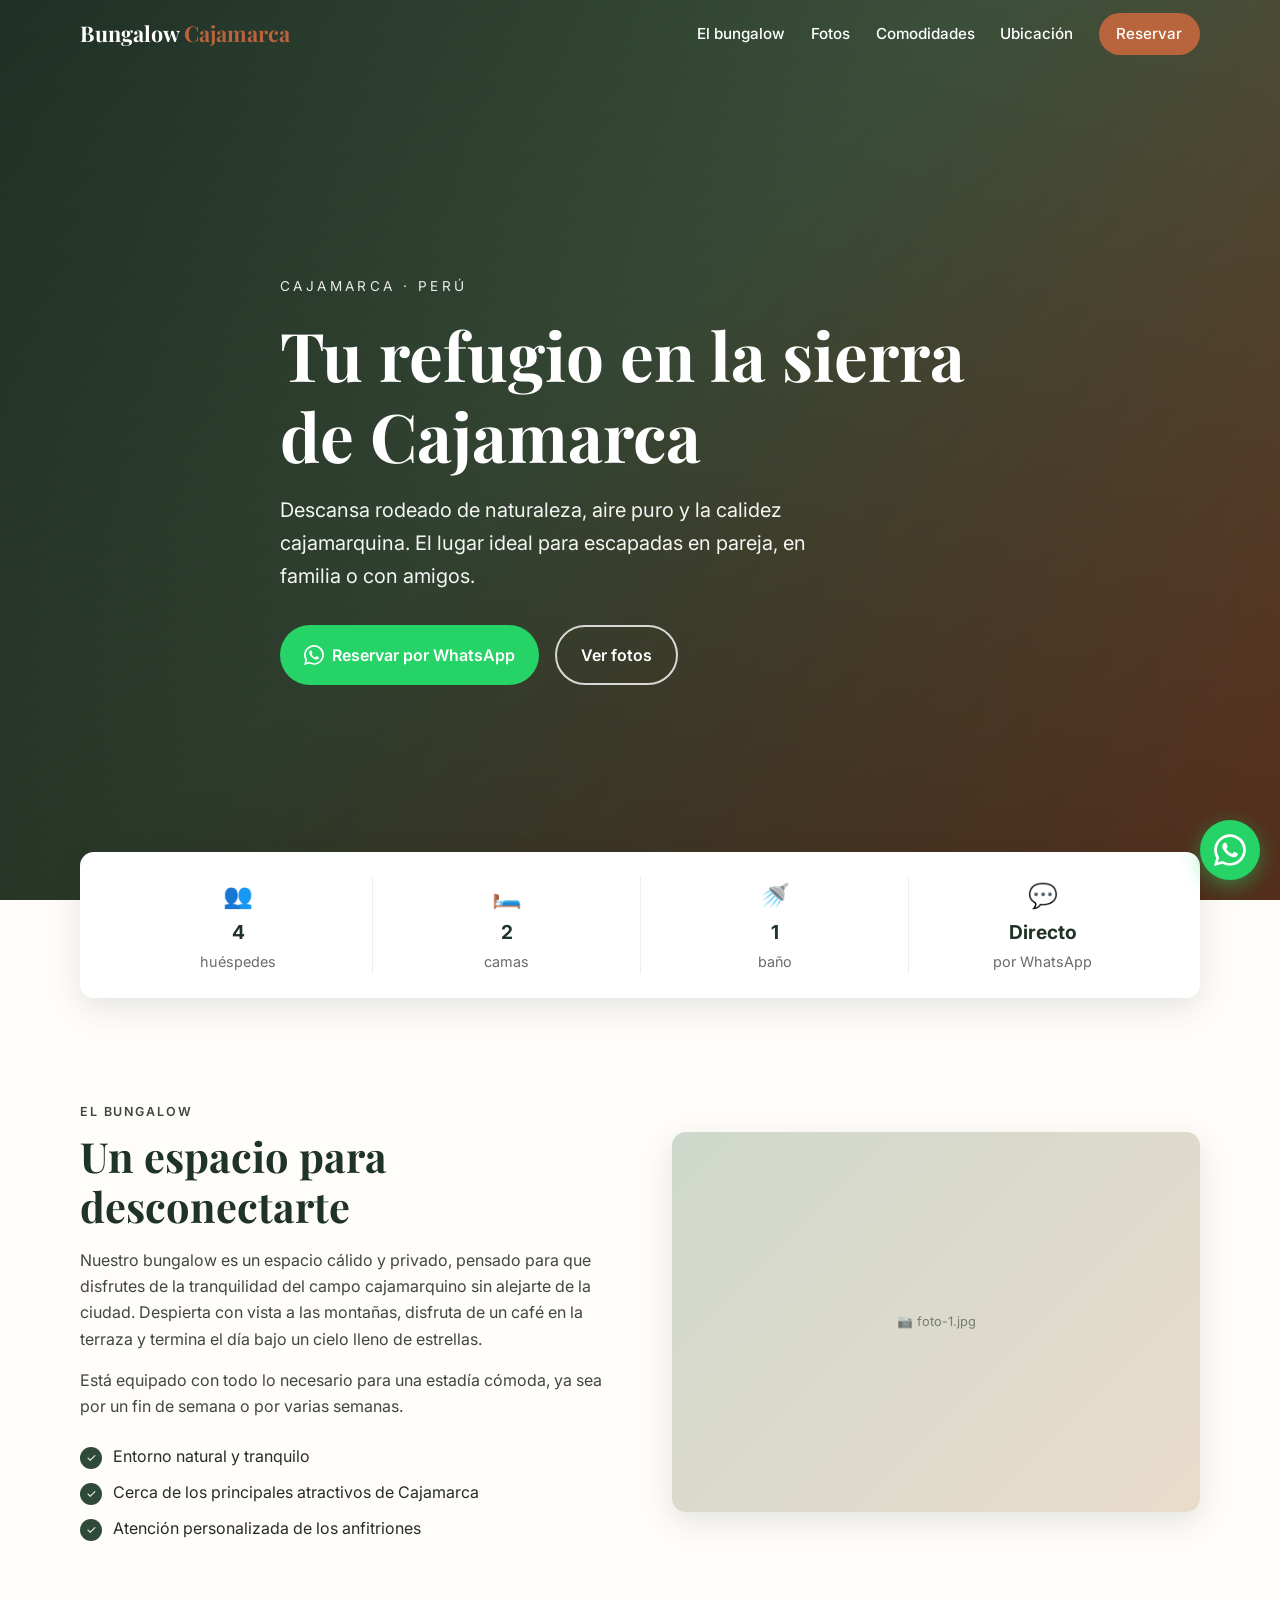
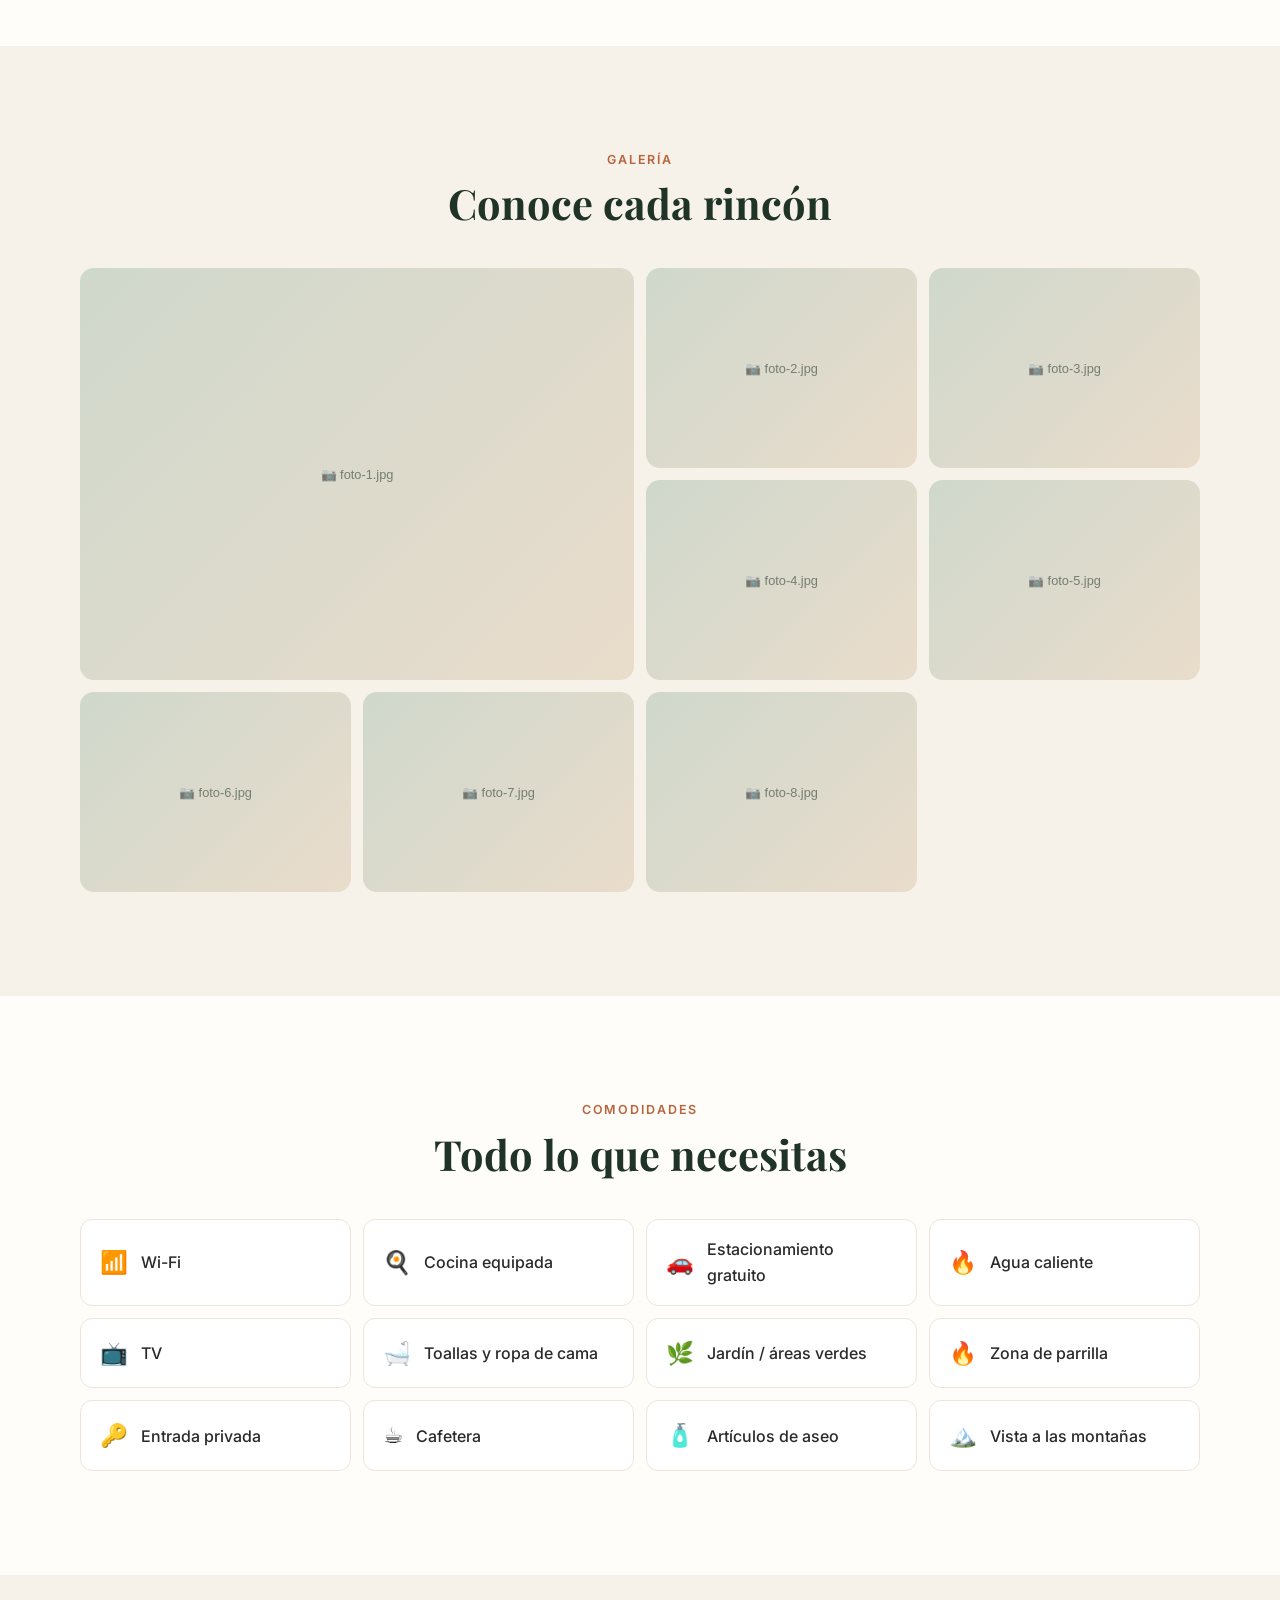
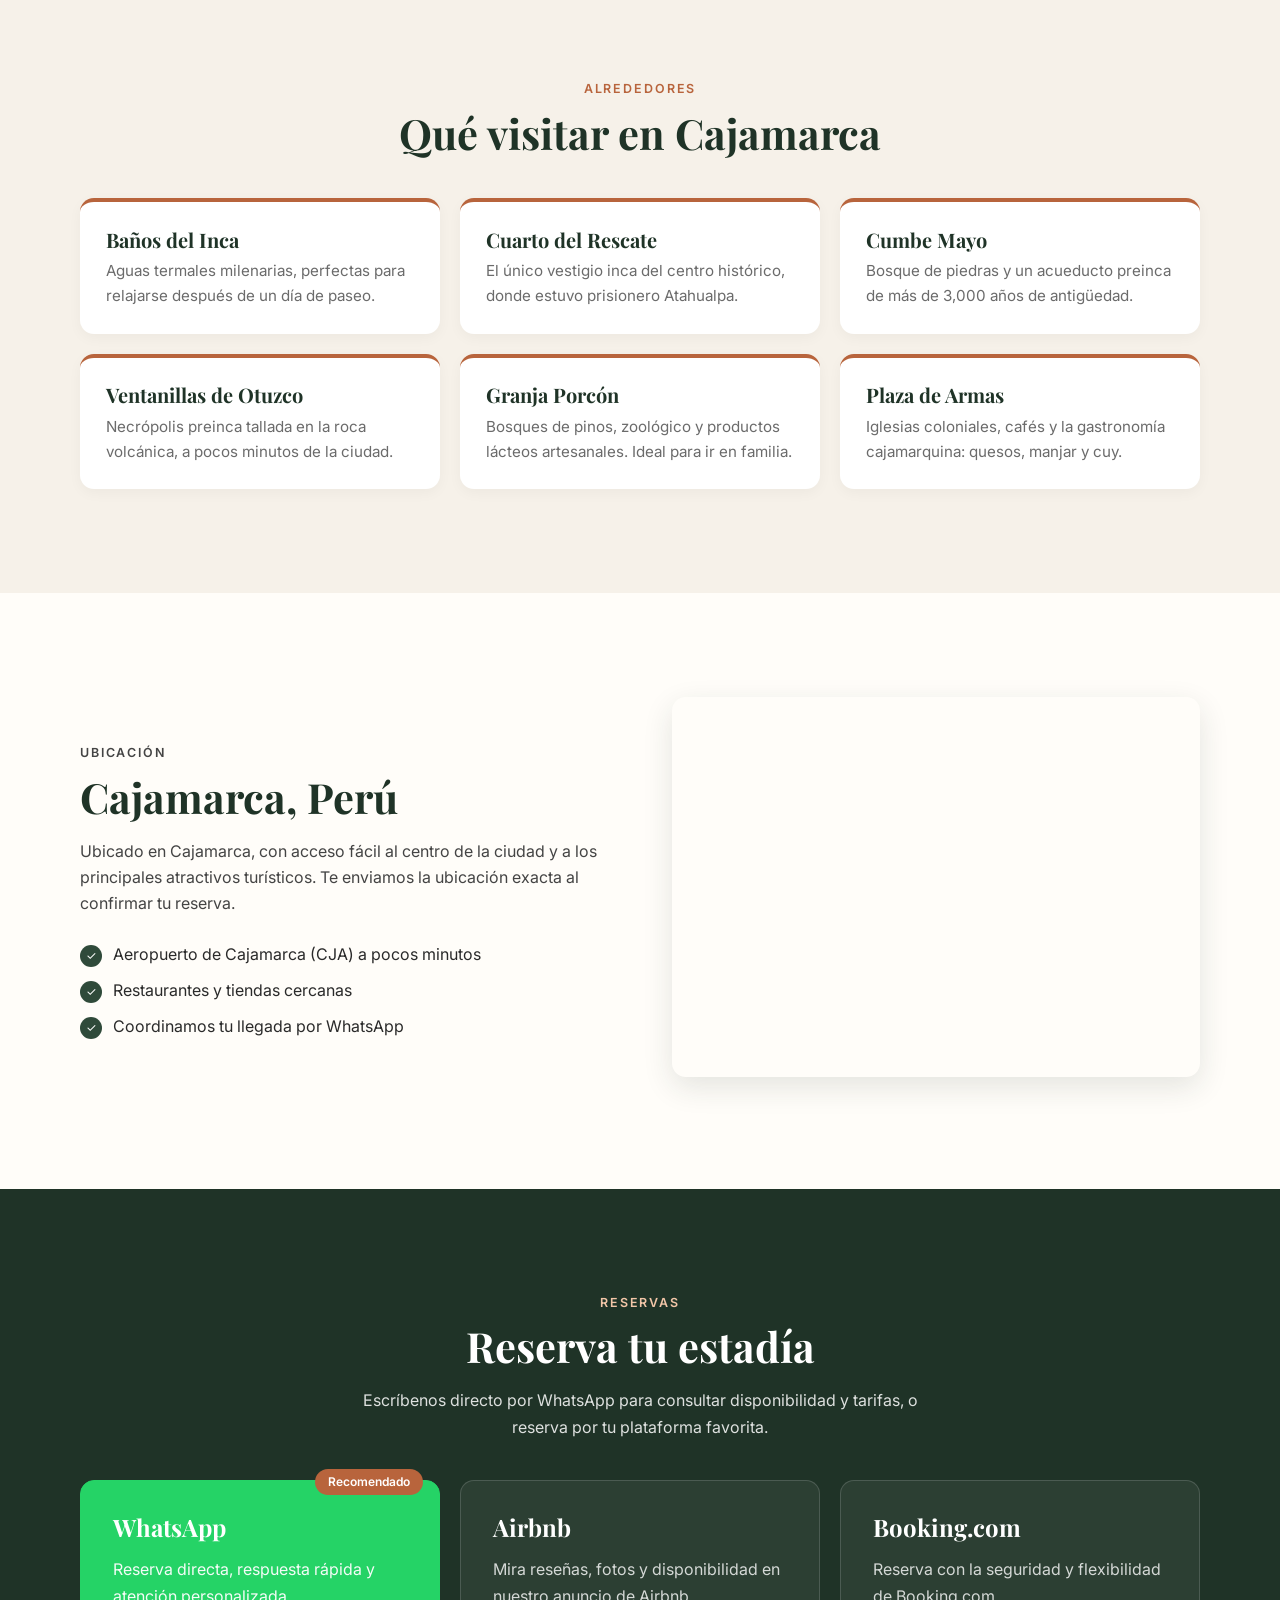
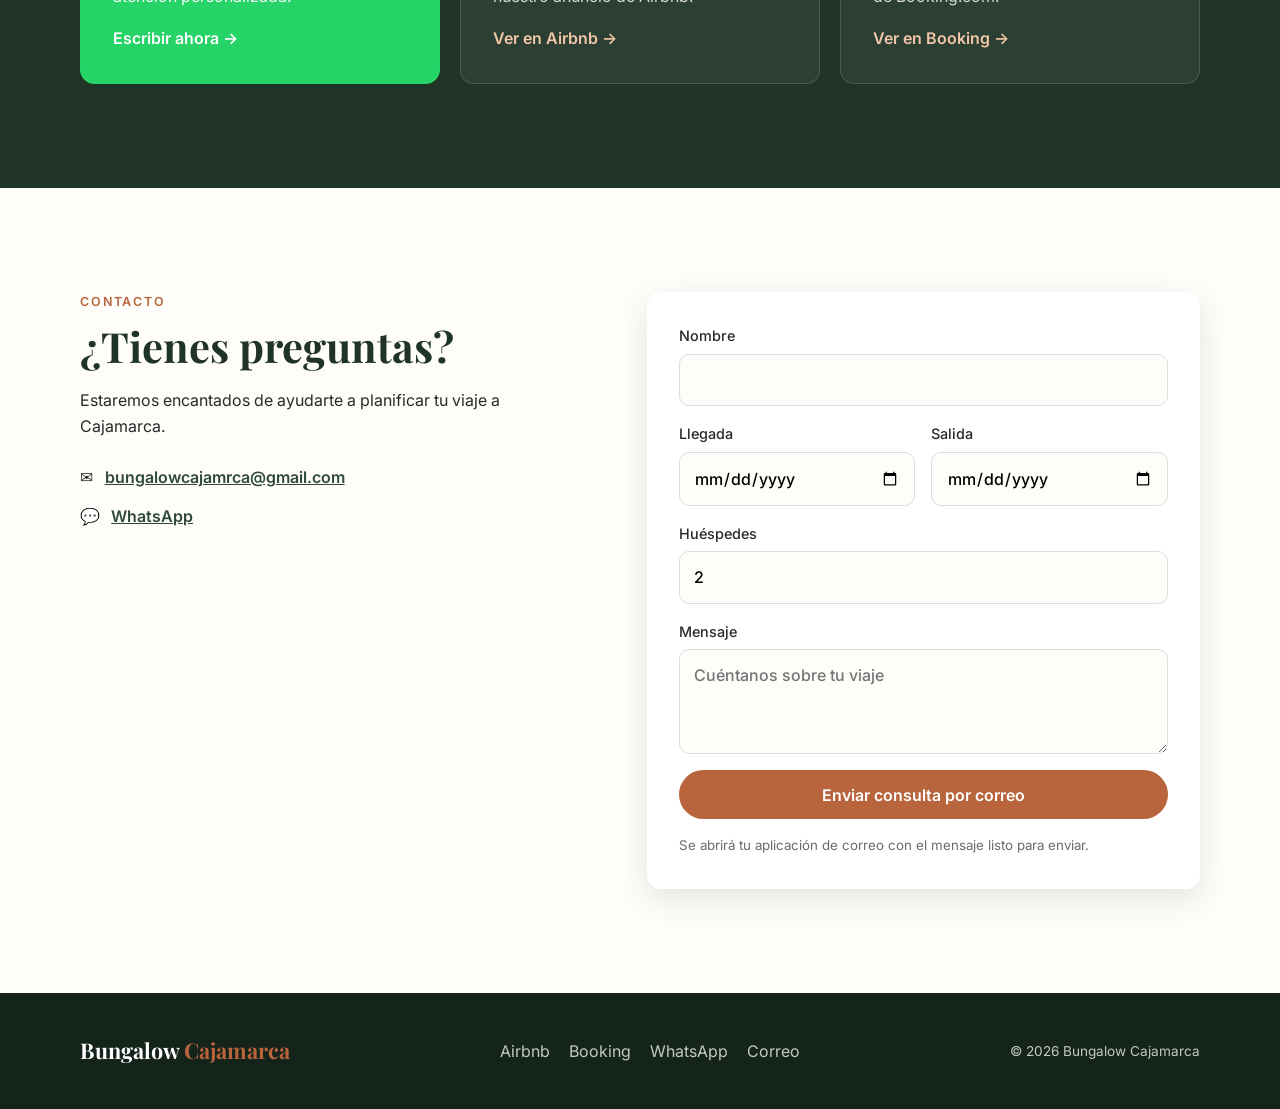
==== index.html @ 9764d48a "Crear web del Bungalow Cajamarca Página de una sola vista con portada, galería, comodidades, atracti" ====
<!DOCTYPE html>
<html lang="es">
<head>
  <meta charset="UTF-8" />
  <meta name="viewport" content="width=device-width, initial-scale=1.0" />
  <title>Bungalow Cajamarca | Hospedaje en Cajamarca, Perú</title>
  <meta name="description" content="Bungalow en Cajamarca, Perú. Un refugio acogedor para descansar cerca de los Baños del Inca, Cumbe Mayo y el centro histórico. Reserva por WhatsApp, Airbnb o Booking." />
  <meta name="keywords" content="bungalow Cajamarca, hospedaje Cajamarca, alojamiento Cajamarca, Baños del Inca, casa de campo Cajamarca, Airbnb Cajamarca" />
  <meta name="theme-color" content="#2f4a3a" />

  <!-- Open Graph (vista previa al compartir en WhatsApp / Facebook) -->
  <meta property="og:type" content="website" />
  <meta property="og:title" content="Bungalow Cajamarca" />
  <meta property="og:description" content="Tu refugio en la sierra de Cajamarca. Reserva directo por WhatsApp." />
  <meta property="og:image" content="images/portada.jpg" />
  <meta property="og:locale" content="es_PE" />

  <link rel="icon" href="data:image/svg+xml,<svg xmlns='http://www.w3.org/2000/svg' viewBox='0 0 100 100'><text y='.9em' font-size='90'>🏡</text></svg>" />
  <link rel="preconnect" href="https://fonts.googleapis.com" />
  <link rel="preconnect" href="https://fonts.gstatic.com" crossorigin />
  <link href="https://fonts.googleapis.com/css2?family=Playfair+Display:wght@500;700&family=Inter:wght@400;500;600&display=swap" rel="stylesheet" />
  <link rel="stylesheet" href="css/styles.css" />

  <!-- Datos estructurados para Google -->
  <script type="application/ld+json">
  {
    "@context": "https://schema.org",
    "@type": "LodgingBusiness",
    "name": "Bungalow Cajamarca",
    "description": "Bungalow para vacaciones en Cajamarca, Perú.",
    "email": "bungalowcajamrca@gmail.com",
    "address": { "@type": "PostalAddress", "addressLocality": "Cajamarca", "addressCountry": "PE" },
    "image": "images/portada.jpg",
    "sameAs": [
      "https://www.airbnb.cl/rooms/1586560293277584547",
      "https://www.booking.com/Share-51Z6vq"
    ]
  }
  </script>
</head>
<body>

  <!-- ===== NAVEGACIÓN ===== -->
  <header class="nav" id="nav">
    <div class="container nav__inner">
      <a href="#inicio" class="nav__logo">Bungalow<span>Cajamarca</span></a>
      <button class="nav__toggle" id="navToggle" aria-label="Abrir menú" aria-expanded="false">
        <span></span><span></span><span></span>
      </button>
      <nav class="nav__links" id="navLinks">
        <a href="#nosotros">El bungalow</a>
        <a href="#galeria">Fotos</a>
        <a href="#comodidades">Comodidades</a>
        <a href="#ubicacion">Ubicación</a>
        <a href="#reservar" class="btn btn--small">Reservar</a>
      </nav>
    </div>
  </header>

  <!-- ===== PORTADA ===== -->
  <section class="hero" id="inicio">
    <div class="hero__overlay"></div>
    <div class="container hero__content">
      <p class="hero__eyebrow">Cajamarca · Perú</p>
      <h1>Tu refugio en la sierra de Cajamarca</h1>
      <p class="hero__lead">Descansa rodeado de naturaleza, aire puro y la calidez cajamarquina. El lugar ideal para escapadas en pareja, en familia o con amigos.</p>
      <div class="hero__actions">
        <a href="https://wa.link/zfmrv6" target="_blank" rel="noopener" class="btn btn--whatsapp">
          <svg viewBox="0 0 24 24" aria-hidden="true"><path d="M17.5 14.4c-.3-.1-1.7-.8-2-.9-.3-.1-.5-.1-.7.1-.2.3-.8.9-.9 1.1-.2.2-.3.2-.6.1-.3-.1-1.2-.5-2.3-1.4-.9-.8-1.4-1.7-1.6-2-.2-.3 0-.5.1-.6l.4-.5c.1-.2.2-.3.3-.5.1-.2 0-.4 0-.5l-.9-2.2c-.2-.6-.5-.5-.7-.5h-.6c-.2 0-.5.1-.8.4-.3.3-1 1-1 2.4s1 2.8 1.2 3c.1.2 2 3.1 4.9 4.3.7.3 1.2.5 1.6.6.7.2 1.3.2 1.8.1.6-.1 1.7-.7 1.9-1.4.2-.7.2-1.2.2-1.4-.1-.1-.3-.2-.6-.3zM12 21.8c-1.8 0-3.5-.5-5-1.4l-.4-.2-3.7 1 1-3.6-.2-.4C2.7 15.6 2.2 13.8 2.2 12 2.2 6.6 6.6 2.2 12 2.2c2.6 0 5.1 1 6.9 2.9 1.8 1.8 2.9 4.3 2.9 6.9 0 5.4-4.4 9.8-9.8 9.8zm8.4-18.2C18.1 1.3 15.2.1 12 .1 5.5.1.1 5.5.1 12c0 2.1.5 4.1 1.6 5.9L0 24l6.3-1.7c1.7.9 3.7 1.4 5.7 1.4 6.6 0 11.9-5.3 11.9-11.9 0-3.2-1.2-6.2-3.5-8.4z"/></svg>
          Reservar por WhatsApp
        </a>
        <a href="#galeria" class="btn btn--ghost">Ver fotos</a>
      </div>
    </div>
  </section>

  <!-- ===== DATOS RÁPIDOS ===== -->
  <!-- EDITA: ajusta huéspedes, habitaciones, camas y baños según tu anuncio -->
  <section class="facts">
    <div class="container facts__grid">
      <div class="fact"><span class="fact__icon">👥</span><strong>4</strong><span>huéspedes</span></div>
      <div class="fact"><span class="fact__icon">🛏️</span><strong>2</strong><span>camas</span></div>
      <div class="fact"><span class="fact__icon">🚿</span><strong>1</strong><span>baño</span></div>
      <div class="fact"><span class="fact__icon">💬</span><strong>Directo</strong><span>por WhatsApp</span></div>
    </div>
  </section>

  <!-- ===== SOBRE EL BUNGALOW ===== -->
  <section class="section" id="nosotros">
    <div class="container split">
      <div class="split__text">
        <p class="eyebrow">El bungalow</p>
        <h2>Un espacio para desconectarte</h2>
        <!-- EDITA: reemplaza este texto con la descripción de tu anuncio -->
        <p>Nuestro bungalow es un espacio cálido y privado, pensado para que disfrutes de la tranquilidad del campo cajamarquino sin alejarte de la ciudad. Despierta con vista a las montañas, disfruta de un café en la terraza y termina el día bajo un cielo lleno de estrellas.</p>
        <p>Está equipado con todo lo necesario para una estadía cómoda, ya sea por un fin de semana o por varias semanas.</p>
        <ul class="checklist">
          <li>Entorno natural y tranquilo</li>
          <li>Cerca de los principales atractivos de Cajamarca</li>
          <li>Atención personalizada de los anfitriones</li>
        </ul>
      </div>
      <div class="split__media">
        <div class="photo" style="background-image: url('images/foto-1.jpg')" data-label="foto-1.jpg"></div>
      </div>
    </div>
  </section>

  <!-- ===== GALERÍA ===== -->
  <!-- EDITA: sube tus fotos a la carpeta /images con estos nombres (foto-1.jpg ... foto-8.jpg) -->
  <section class="section section--alt" id="galeria">
    <div class="container">
      <p class="eyebrow center">Galería</p>
      <h2 class="center">Conoce cada rincón</h2>
      <div class="gallery" id="gallery">
        <button class="photo gallery__item gallery__item--big" style="background-image: url('images/foto-1.jpg')" data-src="images/foto-1.jpg" data-label="foto-1.jpg" aria-label="Ver foto 1"></button>
        <button class="photo gallery__item" style="background-image: url('images/foto-2.jpg')" data-src="images/foto-2.jpg" data-label="foto-2.jpg" aria-label="Ver foto 2"></button>
        <button class="photo gallery__item" style="background-image: url('images/foto-3.jpg')" data-src="images/foto-3.jpg" data-label="foto-3.jpg" aria-label="Ver foto 3"></button>
        <button class="photo gallery__item" style="background-image: url('images/foto-4.jpg')" data-src="images/foto-4.jpg" data-label="foto-4.jpg" aria-label="Ver foto 4"></button>
        <button class="photo gallery__item" style="background-image: url('images/foto-5.jpg')" data-src="images/foto-5.jpg" data-label="foto-5.jpg" aria-label="Ver foto 5"></button>
        <button class="photo gallery__item" style="background-image: url('images/foto-6.jpg')" data-src="images/foto-6.jpg" data-label="foto-6.jpg" aria-label="Ver foto 6"></button>
        <button class="photo gallery__item" style="background-image: url('images/foto-7.jpg')" data-src="images/foto-7.jpg" data-label="foto-7.jpg" aria-label="Ver foto 7"></button>
        <button class="photo gallery__item" style="background-image: url('images/foto-8.jpg')" data-src="images/foto-8.jpg" data-label="foto-8.jpg" aria-label="Ver foto 8"></button>
      </div>
    </div>
  </section>

  <!-- ===== COMODIDADES ===== -->
  <!-- EDITA: deja solo las comodidades que realmente ofreces -->
  <section class="section" id="comodidades">
    <div class="container">
      <p class="eyebrow center">Comodidades</p>
      <h2 class="center">Todo lo que necesitas</h2>
      <div class="amenities">
        <div class="amenity"><span>📶</span>Wi-Fi</div>
        <div class="amenity"><span>🍳</span>Cocina equipada</div>
        <div class="amenity"><span>🚗</span>Estacionamiento gratuito</div>
        <div class="amenity"><span>🔥</span>Agua caliente</div>
        <div class="amenity"><span>📺</span>TV</div>
        <div class="amenity"><span>🛁</span>Toallas y ropa de cama</div>
        <div class="amenity"><span>🌿</span>Jardín / áreas verdes</div>
        <div class="amenity"><span>🔥</span>Zona de parrilla</div>
        <div class="amenity"><span>🔑</span>Entrada privada</div>
        <div class="amenity"><span>☕</span>Cafetera</div>
        <div class="amenity"><span>🧴</span>Artículos de aseo</div>
        <div class="amenity"><span>🏔️</span>Vista a las montañas</div>
      </div>
    </div>
  </section>

  <!-- ===== QUÉ HACER EN CAJAMARCA ===== -->
  <section class="section section--alt">
    <div class="container">
      <p class="eyebrow center">Alrededores</p>
      <h2 class="center">Qué visitar en Cajamarca</h2>
      <div class="cards">
        <article class="card">
          <h3>Baños del Inca</h3>
          <p>Aguas termales milenarias, perfectas para relajarse después de un día de paseo.</p>
        </article>
        <article class="card">
          <h3>Cuarto del Rescate</h3>
          <p>El único vestigio inca del centro histórico, donde estuvo prisionero Atahualpa.</p>
        </article>
        <article class="card">
          <h3>Cumbe Mayo</h3>
          <p>Bosque de piedras y un acueducto preinca de más de 3,000 años de antigüedad.</p>
        </article>
        <article class="card">
          <h3>Ventanillas de Otuzco</h3>
          <p>Necrópolis preinca tallada en la roca volcánica, a pocos minutos de la ciudad.</p>
        </article>
        <article class="card">
          <h3>Granja Porcón</h3>
          <p>Bosques de pinos, zoológico y productos lácteos artesanales. Ideal para ir en familia.</p>
        </article>
        <article class="card">
          <h3>Plaza de Armas</h3>
          <p>Iglesias coloniales, cafés y la gastronomía cajamarquina: quesos, manjar y cuy.</p>
        </article>
      </div>
    </div>
  </section>

  <!-- ===== UBICACIÓN ===== -->
  <section class="section" id="ubicacion">
    <div class="container split">
      <div class="split__text">
        <p class="eyebrow">Ubicación</p>
        <h2>Cajamarca, Perú</h2>
        <!-- EDITA: agrega la zona o referencia de tu bungalow -->
        <p>Ubicado en Cajamarca, con acceso fácil al centro de la ciudad y a los principales atractivos turísticos. Te enviamos la ubicación exacta al confirmar tu reserva.</p>
        <ul class="checklist">
          <li>Aeropuerto de Cajamarca (CJA) a pocos minutos</li>
          <li>Restaurantes y tiendas cercanas</li>
          <li>Coordinamos tu llegada por WhatsApp</li>
        </ul>
      </div>
      <div class="split__media">
        <!-- EDITA: cambia "Cajamarca, Peru" por tu dirección o coordenadas para mostrar el punto exacto -->
        <iframe class="map" title="Mapa de Cajamarca" loading="lazy" referrerpolicy="no-referrer-when-downgrade"
          src="https://www.google.com/maps?q=Cajamarca,+Peru&z=13&output=embed"></iframe>
      </div>
    </div>
  </section>

  <!-- ===== RESERVAR ===== -->
  <section class="section book" id="reservar">
    <div class="container">
      <p class="eyebrow center light">Reservas</p>
      <h2 class="center">Reserva tu estadía</h2>
      <p class="center book__lead">Escríbenos directo por WhatsApp para consultar disponibilidad y tarifas, o reserva por tu plataforma favorita.</p>
      <div class="book__grid">
        <a href="https://wa.link/zfmrv6" target="_blank" rel="noopener" class="book__card book__card--featured">
          <span class="book__badge">Recomendado</span>
          <h3>WhatsApp</h3>
          <p>Reserva directa, respuesta rápida y atención personalizada.</p>
          <span class="book__cta">Escribir ahora →</span>
        </a>
        <a href="https://www.airbnb.cl/rooms/1586560293277584547" target="_blank" rel="noopener" class="book__card">
          <h3>Airbnb</h3>
          <p>Mira reseñas, fotos y disponibilidad en nuestro anuncio de Airbnb.</p>
          <span class="book__cta">Ver en Airbnb →</span>
        </a>
        <a href="https://www.booking.com/Share-51Z6vq" target="_blank" rel="noopener" class="book__card">
          <h3>Booking.com</h3>
          <p>Reserva con la seguridad y flexibilidad de Booking.com.</p>
          <span class="book__cta">Ver en Booking →</span>
        </a>
      </div>
    </div>
  </section>

  <!-- ===== CONTACTO ===== -->
  <section class="section" id="contacto">
    <div class="container contact">
      <div>
        <p class="eyebrow">Contacto</p>
        <h2>¿Tienes preguntas?</h2>
        <p>Estaremos encantados de ayudarte a planificar tu viaje a Cajamarca.</p>
        <ul class="contact__list">
          <li><span>✉️</span><a href="mailto:bungalowcajamrca@gmail.com">bungalowcajamrca@gmail.com</a></li>
          <li><span>💬</span><a href="https://wa.link/zfmrv6" target="_blank" rel="noopener">WhatsApp</a></li>
        </ul>
      </div>
      <form class="form" id="contactForm">
        <label>Nombre<input type="text" name="nombre" required /></label>
        <div class="form__row">
          <label>Llegada<input type="date" name="llegada" /></label>
          <label>Salida<input type="date" name="salida" /></label>
        </div>
        <label>Huéspedes<input type="number" name="huespedes" min="1" max="10" value="2" /></label>
        <label>Mensaje<textarea name="mensaje" rows="3" placeholder="Cuéntanos sobre tu viaje"></textarea></label>
        <button type="submit" class="btn">Enviar consulta por correo</button>
        <small>Se abrirá tu aplicación de correo con el mensaje listo para enviar.</small>
      </form>
    </div>
  </section>

  <!-- ===== PIE ===== -->
  <footer class="footer">
    <div class="container footer__inner">
      <p class="nav__logo">Bungalow<span>Cajamarca</span></p>
      <div class="footer__links">
        <a href="https://www.airbnb.cl/rooms/1586560293277584547" target="_blank" rel="noopener">Airbnb</a>
        <a href="https://www.booking.com/Share-51Z6vq" target="_blank" rel="noopener">Booking</a>
        <a href="https://wa.link/zfmrv6" target="_blank" rel="noopener">WhatsApp</a>
        <a href="mailto:bungalowcajamrca@gmail.com">Correo</a>
      </div>
      <p class="footer__copy">© <span id="year"></span> Bungalow Cajamarca</p>
    </div>
  </footer>

  <!-- Botón flotante de WhatsApp -->
  <a href="https://wa.link/zfmrv6" target="_blank" rel="noopener" class="wa-float" aria-label="Escríbenos por WhatsApp">
    <svg viewBox="0 0 24 24" aria-hidden="true"><path d="M17.5 14.4c-.3-.1-1.7-.8-2-.9-.3-.1-.5-.1-.7.1-.2.3-.8.9-.9 1.1-.2.2-.3.2-.6.1-.3-.1-1.2-.5-2.3-1.4-.9-.8-1.4-1.7-1.6-2-.2-.3 0-.5.1-.6l.4-.5c.1-.2.2-.3.3-.5.1-.2 0-.4 0-.5l-.9-2.2c-.2-.6-.5-.5-.7-.5h-.6c-.2 0-.5.1-.8.4-.3.3-1 1-1 2.4s1 2.8 1.2 3c.1.2 2 3.1 4.9 4.3.7.3 1.2.5 1.6.6.7.2 1.3.2 1.8.1.6-.1 1.7-.7 1.9-1.4.2-.7.2-1.2.2-1.4-.1-.1-.3-.2-.6-.3zM12 21.8c-1.8 0-3.5-.5-5-1.4l-.4-.2-3.7 1 1-3.6-.2-.4C2.7 15.6 2.2 13.8 2.2 12 2.2 6.6 6.6 2.2 12 2.2c2.6 0 5.1 1 6.9 2.9 1.8 1.8 2.9 4.3 2.9 6.9 0 5.4-4.4 9.8-9.8 9.8zm8.4-18.2C18.1 1.3 15.2.1 12 .1 5.5.1.1 5.5.1 12c0 2.1.5 4.1 1.6 5.9L0 24l6.3-1.7c1.7.9 3.7 1.4 5.7 1.4 6.6 0 11.9-5.3 11.9-11.9 0-3.2-1.2-6.2-3.5-8.4z"/></svg>
  </a>

  <!-- Visor de fotos -->
  <div class="lightbox" id="lightbox" hidden>
    <button class="lightbox__close" id="lbClose" aria-label="Cerrar">×</button>
    <button class="lightbox__nav lightbox__prev" id="lbPrev" aria-label="Anterior">‹</button>
    <img id="lbImg" alt="Foto del bungalow" />
    <button class="lightbox__nav lightbox__next" id="lbNext" aria-label="Siguiente">›</button>
  </div>

  <script src="js/main.js"></script>
</body>
</html>
---- css/styles.css ----
/* ===== Colores y tipografía (cámbialos aquí) ===== */
:root {
  --green: #2f4a3a;
  --green-dark: #1f3327;
  --terracotta: #b8643c;
  --sand: #f6f1e9;
  --cream: #fffdf9;
  --text: #2a2a2a;
  --muted: #6b6b6b;
  --whatsapp: #25d366;
  --radius: 14px;
  --shadow: 0 10px 30px rgba(31, 51, 39, .12);
  --font-title: "Playfair Display", Georgia, serif;
  --font-body: "Inter", system-ui, sans-serif;
}

* { box-sizing: border-box; margin: 0; padding: 0; }
html { scroll-behavior: smooth; scroll-padding-top: 72px; }
body { font-family: var(--font-body); color: var(--text); background: var(--cream); line-height: 1.65; }
img { max-width: 100%; display: block; }
a { color: inherit; }
.container { width: min(1120px, 100% - 32px); margin-inline: auto; }

h1, h2, h3 { font-family: var(--font-title); line-height: 1.2; color: var(--green-dark); }
h2 { font-size: clamp(1.8rem, 4vw, 2.6rem); margin-bottom: 1rem; }
h3 { font-size: 1.25rem; margin-bottom: .4rem; }
p + p { margin-top: .9rem; }
.center { text-align: center; }
.eyebrow { text-transform: uppercase; letter-spacing: .15em; font-size: .78rem; font-weight: 600; color: var(--terracotta); margin-bottom: .5rem; }
.eyebrow.light { color: #f2c6a8; }

/* ===== Botones ===== */
.btn {
  display: inline-flex; align-items: center; gap: .5rem;
  background: var(--terracotta); color: #fff; text-decoration: none; border: 0; cursor: pointer;
  padding: .9rem 1.5rem; border-radius: 999px; font-weight: 600; font-size: 1rem; font-family: inherit;
  transition: transform .15s ease, background .2s ease;
}
.btn:hover { background: #9c5230; }
.btn:active { transform: scale(.97); }
.btn--small { padding: .55rem 1.1rem; font-size: .9rem; color: #fff !important; }
.btn--whatsapp { background: var(--whatsapp); }
.btn--whatsapp:hover { background: #1ebe5b; }
.btn--whatsapp svg { width: 20px; height: 20px; fill: #fff; }
.btn--ghost { background: transparent; border: 2px solid rgba(255,255,255,.8); }
.btn--ghost:hover { background: rgba(255,255,255,.15); }

/* ===== Navegación ===== */
.nav { position: fixed; inset: 0 0 auto; z-index: 50; transition: background .3s, box-shadow .3s; }
.nav.scrolled { background: rgba(255,253,249,.96); box-shadow: 0 2px 16px rgba(0,0,0,.08); backdrop-filter: blur(8px); }
.nav__inner { display: flex; align-items: center; justify-content: space-between; height: 68px; }
.nav__logo { font-family: var(--font-title); font-size: 1.35rem; font-weight: 700; text-decoration: none; color: #fff; }
.nav__logo span { color: var(--terracotta); margin-left: .25rem; }
.nav.scrolled .nav__logo { color: var(--green-dark); }
.nav__links { display: flex; align-items: center; gap: 1.6rem; }
.nav__links a { text-decoration: none; color: #fff; font-weight: 500; font-size: .95rem; }
.nav.scrolled .nav__links a:not(.btn) { color: var(--text); }
.nav__toggle { display: none; background: none; border: 0; cursor: pointer; padding: 8px; }
.nav__toggle span { display: block; width: 24px; height: 2px; background: #fff; margin: 5px 0; transition: .3s; }
.nav.scrolled .nav__toggle span { background: var(--green-dark); }

/* ===== Portada ===== */
.hero {
  min-height: 100svh; display: flex; align-items: center; position: relative; color: #fff;
  background: url("../images/portada.jpg") center/cover no-repeat,
              linear-gradient(135deg, #2f4a3a 0%, #5b7a5a 45%, #b8643c 100%);
}
.hero__overlay { position: absolute; inset: 0; background: linear-gradient(180deg, rgba(0,0,0,.35), rgba(0,0,0,.55)); }
.hero__content { position: relative; max-width: 720px; padding-top: 60px; }
.hero__eyebrow { letter-spacing: .25em; text-transform: uppercase; font-size: .85rem; opacity: .9; margin-bottom: 1rem; }
.hero h1 { color: #fff; font-size: clamp(2.4rem, 7vw, 4.2rem); margin-bottom: 1.2rem; }
.hero__lead { font-size: clamp(1.05rem, 2.2vw, 1.25rem); opacity: .95; max-width: 580px; }
.hero__actions { display: flex; flex-wrap: wrap; gap: 1rem; margin-top: 2rem; }

/* ===== Datos rápidos ===== */
.facts { margin-top: -48px; position: relative; z-index: 2; }
.facts__grid {
  display: grid; grid-template-columns: repeat(4, 1fr); background: #fff;
  border-radius: var(--radius); box-shadow: var(--shadow); padding: 1.5rem;
}
.fact { display: flex; flex-direction: column; align-items: center; text-align: center; gap: .1rem; }
.fact + .fact { border-left: 1px solid #eee; }
.fact__icon { font-size: 1.5rem; }
.fact strong { font-size: 1.2rem; color: var(--green-dark); }
.fact span:last-child { color: var(--muted); font-size: .9rem; }

/* ===== Secciones ===== */
.section { padding: clamp(4rem, 9vw, 6.5rem) 0; }
.section--alt { background: var(--sand); }
.section > .container > h2.center { margin-bottom: 2.5rem; }
.split { display: grid; grid-template-columns: 1fr 1fr; gap: clamp(2rem, 5vw, 4rem); align-items: center; }
.split__text p { color: #444; }
.checklist { list-style: none; margin-top: 1.5rem; display: grid; gap: .6rem; }
.checklist li::before { content: "✓"; color: #fff; background: var(--green); border-radius: 50%; width: 22px; height: 22px; display: inline-grid; place-items: center; font-size: .75rem; margin-right: .7rem; }

/* ===== Fotos (con marcador si aún no subes la imagen) ===== */
.photo {
  position: relative; border: 0; border-radius: var(--radius); overflow: hidden; min-height: 380px; width: 100%;
  background-color: #dfe3d6; background-size: cover; background-position: center; background-repeat: no-repeat;
  box-shadow: var(--shadow);
}
.photo.empty { background-image: linear-gradient(135deg, #cfd8cc, #e9dccb) !important; }
.photo.empty::after {
  content: "📷 " attr(data-label); position: absolute; left: 50%; top: 50%; transform: translate(-50%, -50%);
  font-size: .8rem; color: var(--green-dark); opacity: .55; white-space: nowrap;
}
.gallery { display: grid; grid-template-columns: repeat(4, 1fr); grid-auto-rows: 200px; gap: 12px; }
.gallery__item { min-height: 0; cursor: zoom-in; box-shadow: none; transition: transform .3s ease, filter .3s; }
.gallery__item:hover { transform: scale(1.02); filter: brightness(1.05); }
.gallery__item--big { grid-column: span 2; grid-row: span 2; }

/* ===== Comodidades ===== */
.amenities { display: grid; grid-template-columns: repeat(auto-fill, minmax(220px, 1fr)); gap: 12px; }
.amenity { display: flex; align-items: center; gap: .8rem; background: #fff; border: 1px solid #eee5d8; border-radius: 12px; padding: 1rem 1.2rem; font-weight: 500; }
.amenity span { font-size: 1.4rem; }

/* ===== Tarjetas ===== */
.cards { display: grid; grid-template-columns: repeat(auto-fill, minmax(280px, 1fr)); gap: 20px; }
.card { background: #fff; border-radius: var(--radius); padding: 1.6rem; border-top: 4px solid var(--terracotta); box-shadow: 0 4px 14px rgba(0,0,0,.04); }
.card p { color: var(--muted); font-size: .95rem; }

/* ===== Mapa ===== */
.map { width: 100%; height: 380px; border: 0; border-radius: var(--radius); box-shadow: var(--shadow); }

/* ===== Reservar ===== */
.book { background: var(--green-dark); color: #fff; }
.book h2 { color: #fff; }
.book__lead { opacity: .85; max-width: 600px; margin: -1.5rem auto 2.5rem; }
.book__grid { display: grid; grid-template-columns: repeat(3, 1fr); gap: 20px; }
.book__card {
  position: relative; display: flex; flex-direction: column; gap: .5rem; text-decoration: none;
  background: rgba(255,255,255,.06); border: 1px solid rgba(255,255,255,.15); border-radius: var(--radius); padding: 2rem;
  transition: transform .2s ease, background .2s ease;
}
.book__card:hover { transform: translateY(-4px); background: rgba(255,255,255,.1); }
.book__card h3 { color: #fff; font-size: 1.5rem; }
.book__card p { opacity: .8; flex: 1; }
.book__cta { font-weight: 600; color: #f2c6a8; margin-top: .5rem; }
.book__card--featured { background: var(--whatsapp); border-color: var(--whatsapp); }
.book__card--featured:hover { background: #1ebe5b; }
.book__card--featured p { opacity: .95; }
.book__card--featured .book__cta { color: #fff; }
.book__badge { position: absolute; top: -12px; right: 16px; background: var(--terracotta); padding: .2rem .8rem; border-radius: 999px; font-size: .75rem; font-weight: 600; }

/* ===== Contacto ===== */
.contact { display: grid; grid-template-columns: 1fr 1.1fr; gap: clamp(2rem, 5vw, 4rem); align-items: start; }
.contact__list { list-style: none; margin-top: 1.5rem; display: grid; gap: .8rem; }
.contact__list li { display: flex; align-items: center; gap: .7rem; overflow-wrap: anywhere; }
.contact__list a { color: var(--green); font-weight: 600; }
.form { background: #fff; padding: 2rem; border-radius: var(--radius); box-shadow: var(--shadow); display: grid; gap: 1rem; }
.form label { display: grid; gap: .35rem; font-size: .9rem; font-weight: 500; }
.form input, .form textarea { font: inherit; font-size: 16px; padding: .75rem .9rem; border: 1px solid #ddd; border-radius: 10px; background: var(--cream); }
.form input:focus, .form textarea:focus { outline: 2px solid var(--green); border-color: transparent; }
.form__row { display: grid; grid-template-columns: 1fr 1fr; gap: 1rem; }
.form small { color: var(--muted); }
.form .btn { justify-content: center; }

/* ===== Pie ===== */
.footer { background: #15241b; color: rgba(255,255,255,.75); padding: 2.5rem 0; }
.footer__inner { display: flex; flex-wrap: wrap; align-items: center; justify-content: space-between; gap: 1rem; }
.footer .nav__logo { color: #fff; }
.footer__links { display: flex; flex-wrap: wrap; gap: 1.2rem; }
.footer__links a { text-decoration: none; }
.footer__links a:hover { color: #fff; }
.footer__copy { font-size: .85rem; }

/* ===== WhatsApp flotante ===== */
.wa-float {
  position: fixed; right: 20px; bottom: 20px; z-index: 60; width: 60px; height: 60px; border-radius: 50%;
  background: var(--whatsapp); display: grid; place-items: center; box-shadow: 0 6px 20px rgba(37,211,102,.45);
  transition: transform .2s ease;
}
.wa-float:hover { transform: scale(1.08); }
.wa-float svg { width: 32px; height: 32px; fill: #fff; }

/* ===== Visor de fotos ===== */
.lightbox { position: fixed; inset: 0; z-index: 100; background: rgba(0,0,0,.92); display: grid; place-items: center; }
.lightbox[hidden] { display: none; }
.lightbox img { max-width: 92vw; max-height: 86vh; border-radius: 8px; }
.lightbox button { position: absolute; background: none; border: 0; color: #fff; cursor: pointer; font-size: 3rem; line-height: 1; padding: 1rem; }
.lightbox__close { top: 8px; right: 12px; }
.lightbox__prev { left: 8px; }
.lightbox__next { right: 8px; }

/* ===== Animación al hacer scroll ===== */
.reveal { opacity: 0; transform: translateY(24px); transition: opacity .7s ease, transform .7s ease; }
.reveal.visible { opacity: 1; transform: none; }
@media (prefers-reduced-motion: reduce) {
  html { scroll-behavior: auto; }
  .reveal { opacity: 1; transform: none; transition: none; }
}

/* ===== Responsive ===== */
@media (max-width: 860px) {
  .nav__toggle { display: block; }
  .nav__links {
    position: fixed; inset: 68px 0 auto; flex-direction: column; gap: 0; background: var(--cream);
    box-shadow: 0 10px 20px rgba(0,0,0,.08); max-height: 0; overflow: hidden; transition: max-height .35s ease;
  }
  .nav__links.open { max-height: 420px; }
  .nav__links a { color: var(--text) !important; padding: 1rem; width: 100%; text-align: center; }
  .nav__links .btn { width: auto; margin: .5rem 0 1rem; }
  .split, .contact { grid-template-columns: 1fr; }
  .book__grid { grid-template-columns: 1fr; }
  .gallery { grid-template-columns: repeat(2, 1fr); grid-auto-rows: 160px; }
  .facts__grid { grid-template-columns: repeat(2, 1fr); row-gap: 1.2rem; }
  .fact:nth-child(3) { border-left: 0; }
  .photo { min-height: 280px; }
}
@media (max-width: 480px) {
  .form__row { grid-template-columns: 1fr; }
  .hero__actions .btn { width: 100%; justify-content: center; }
}
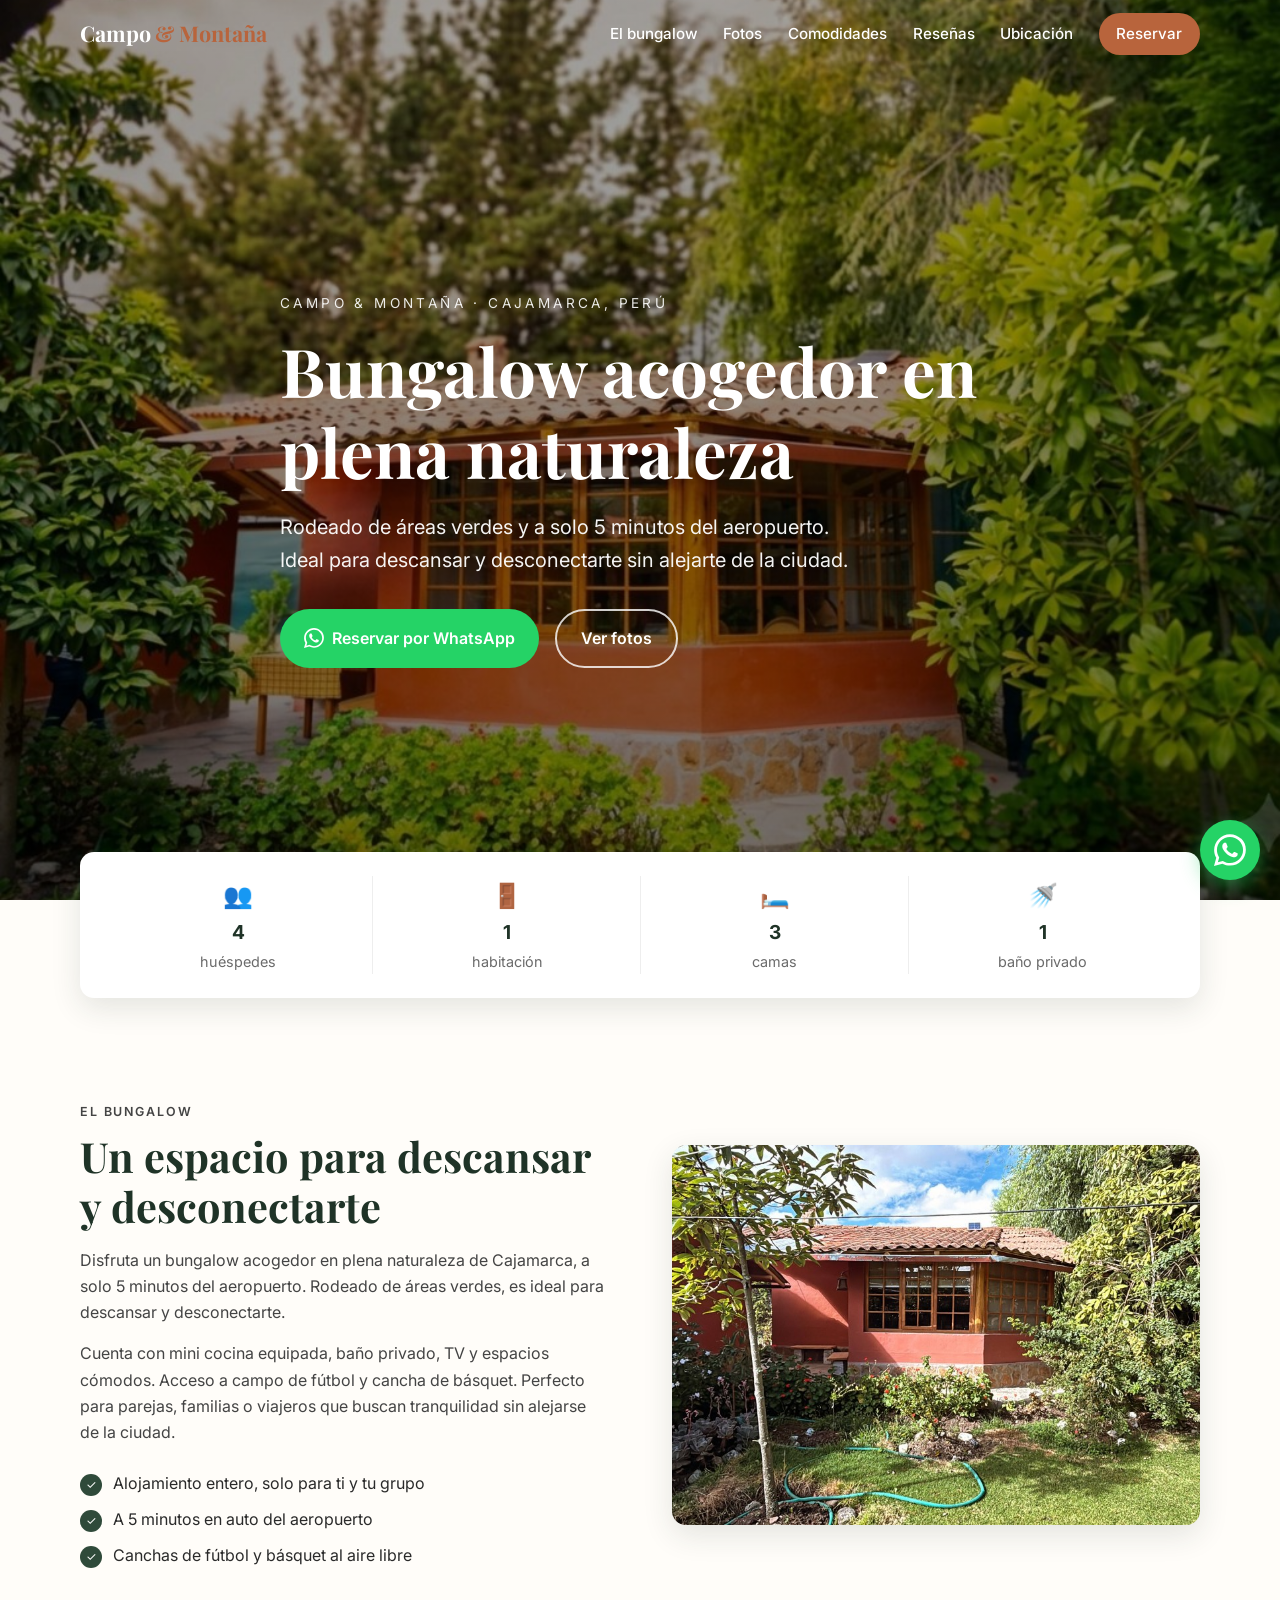
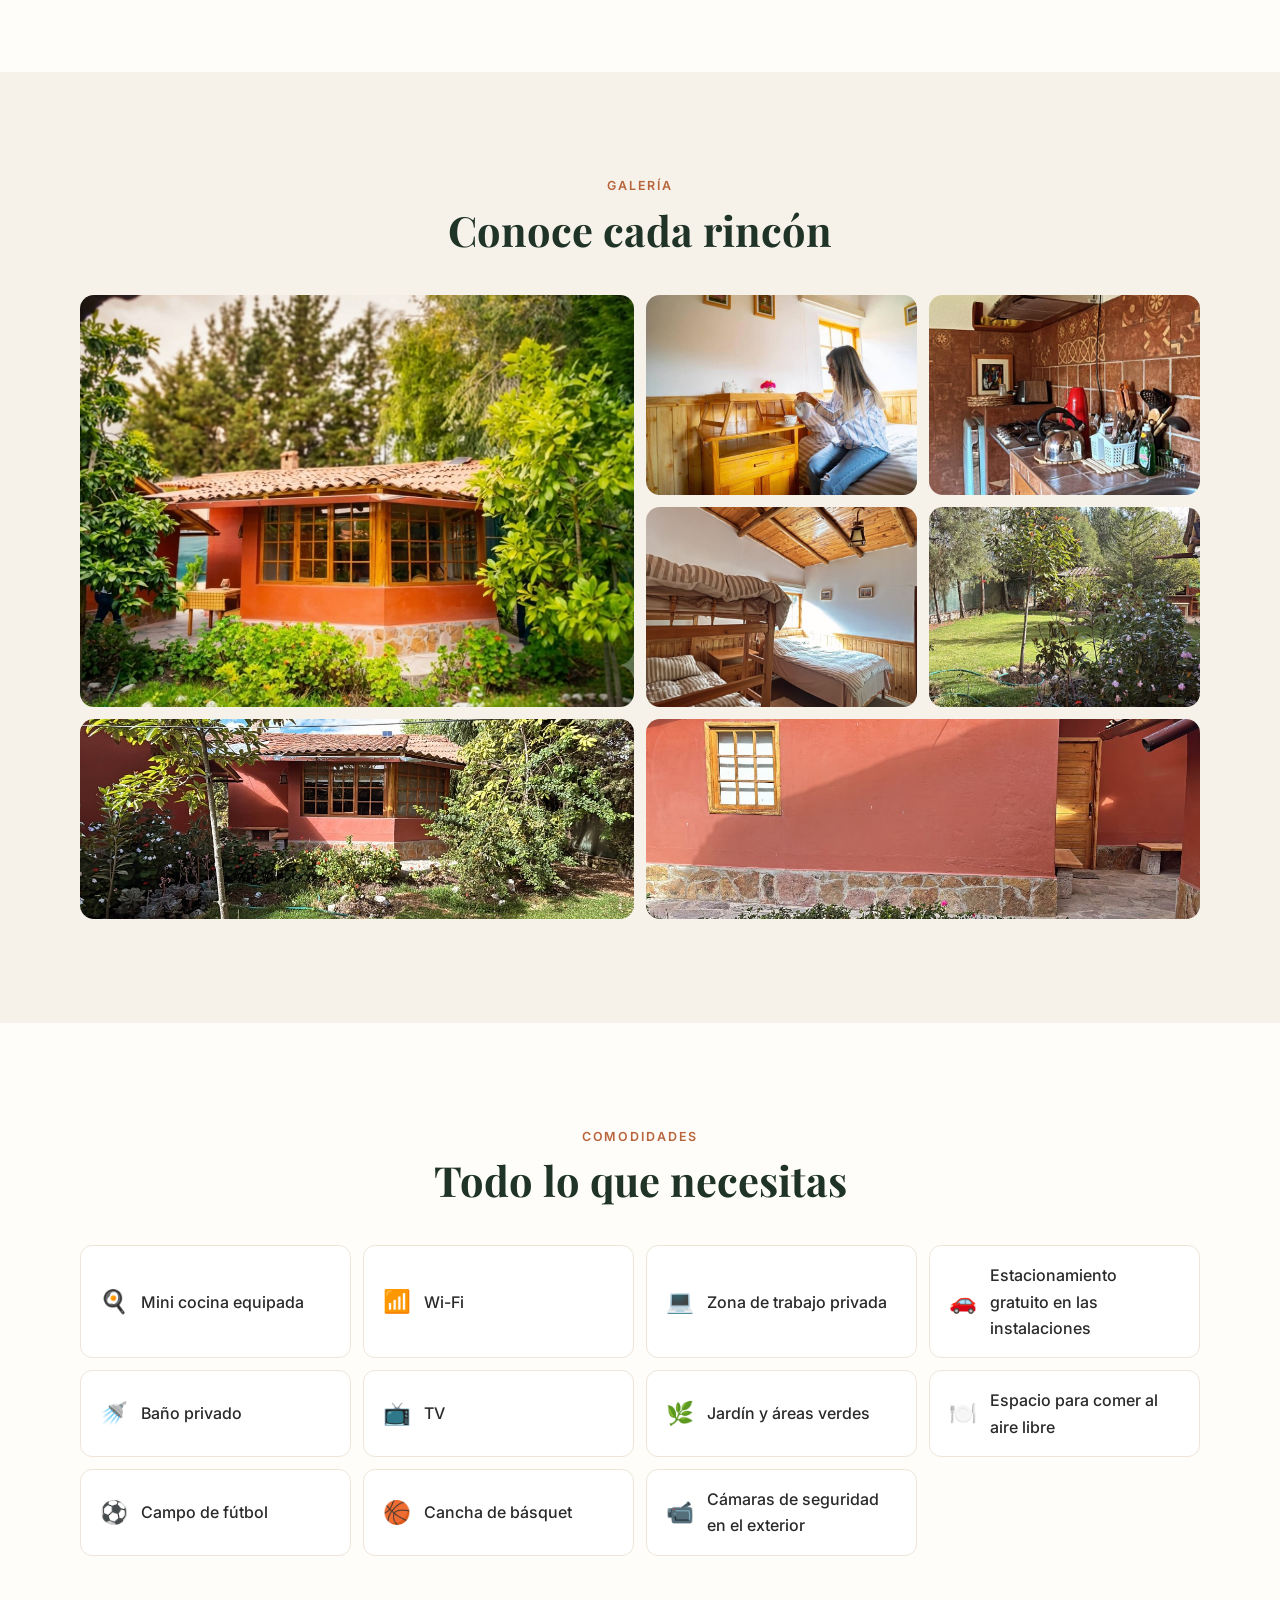
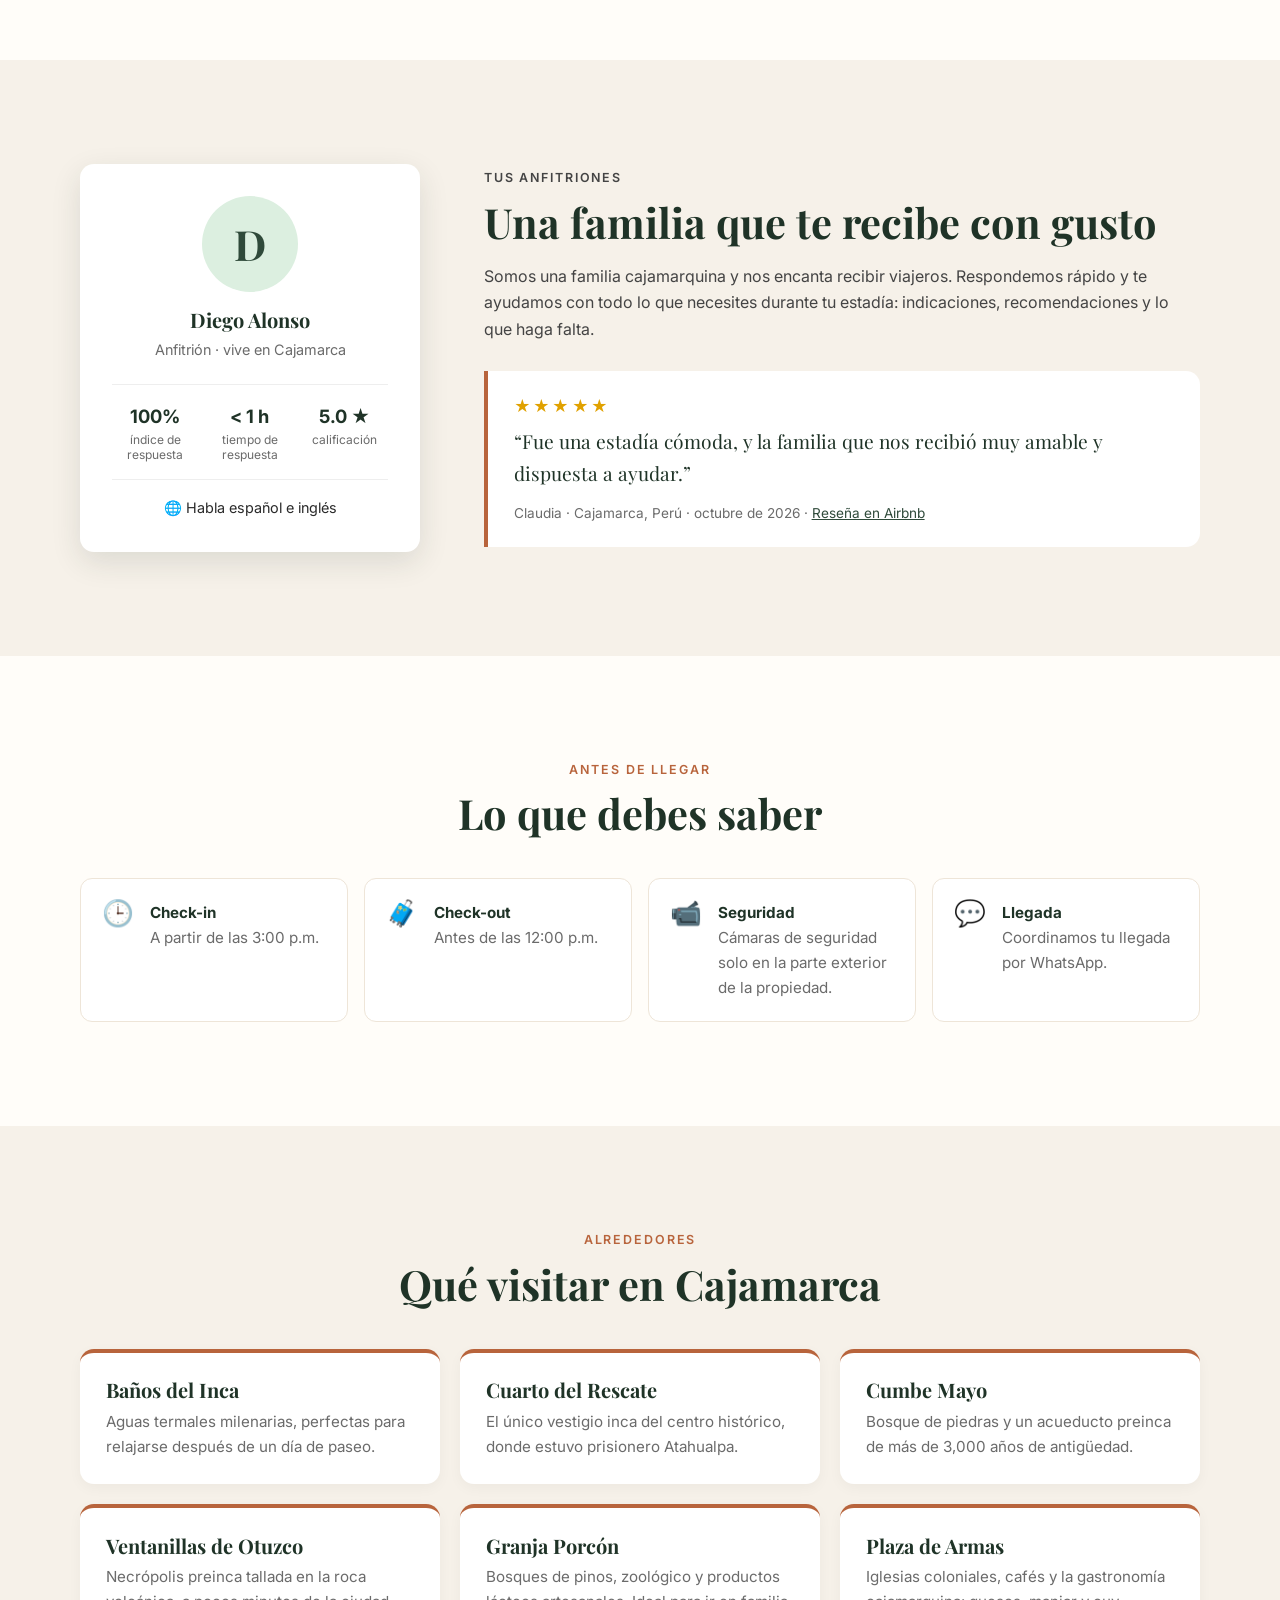
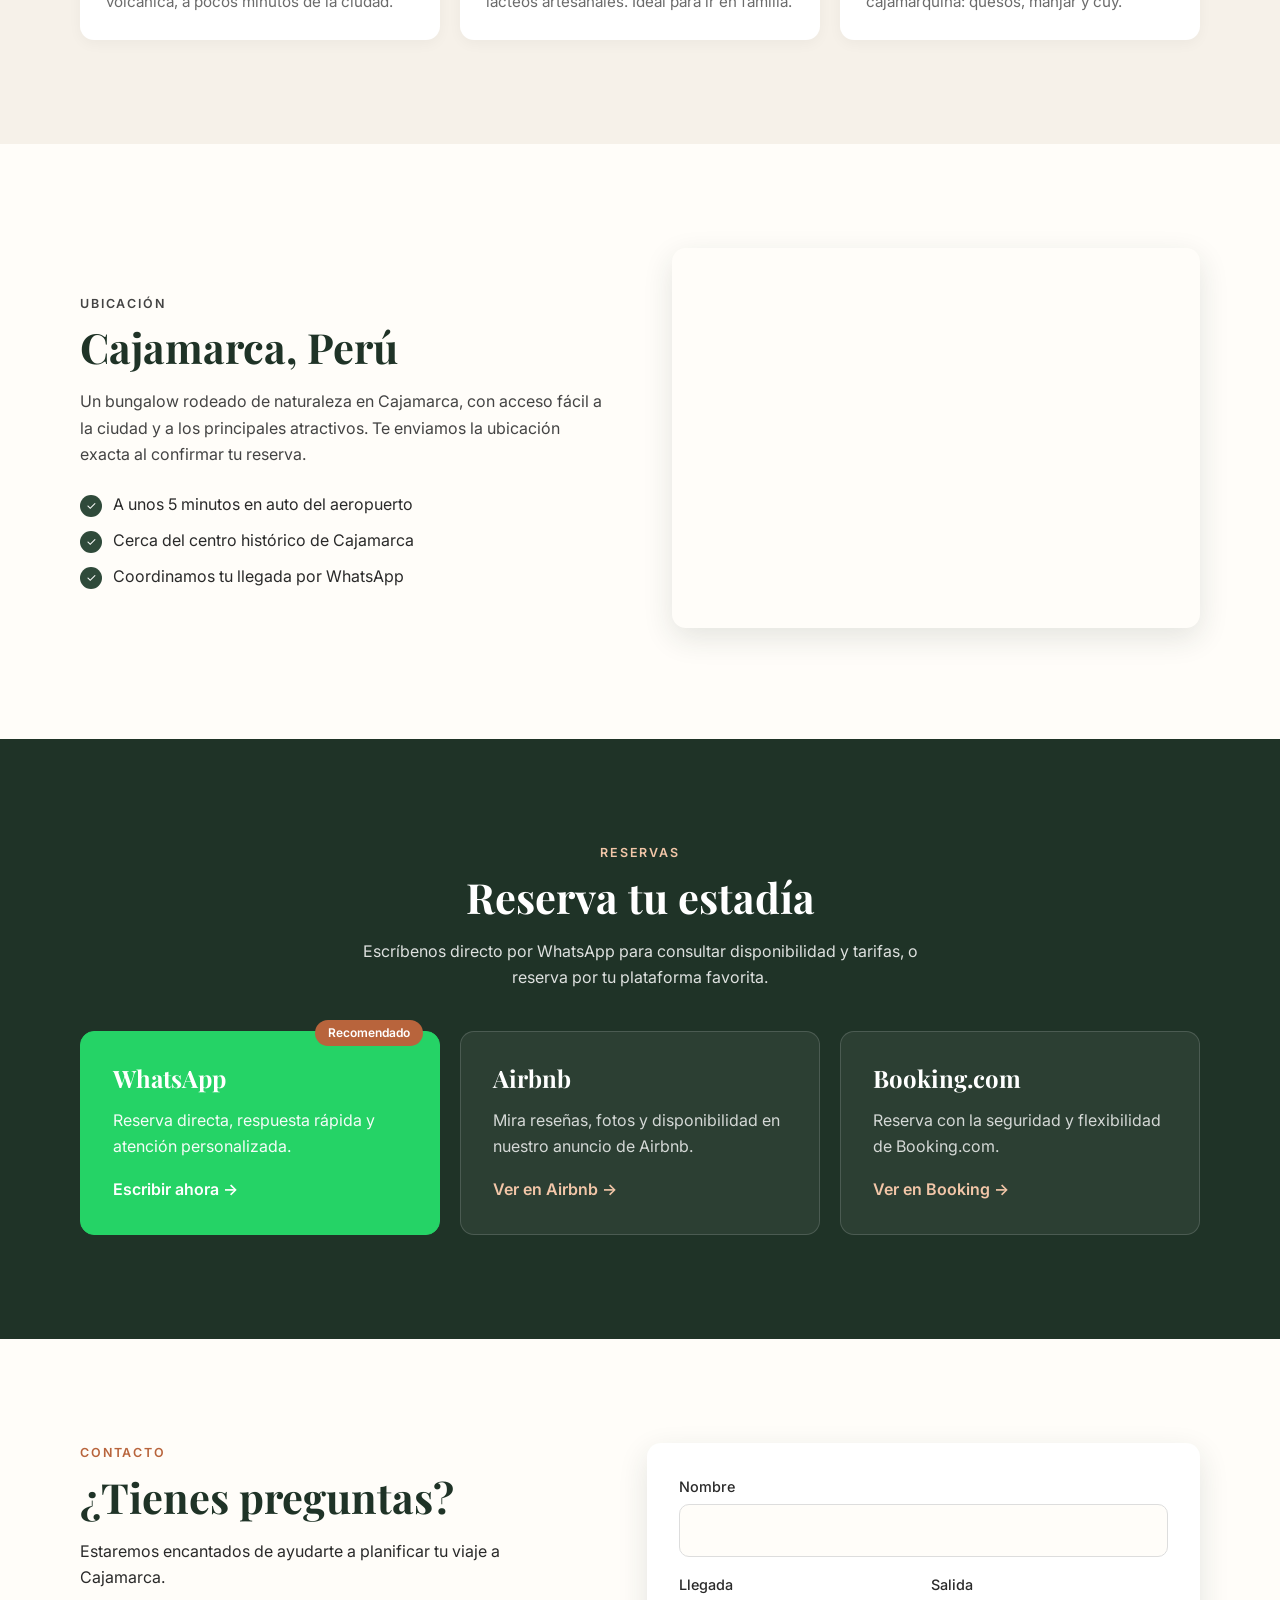
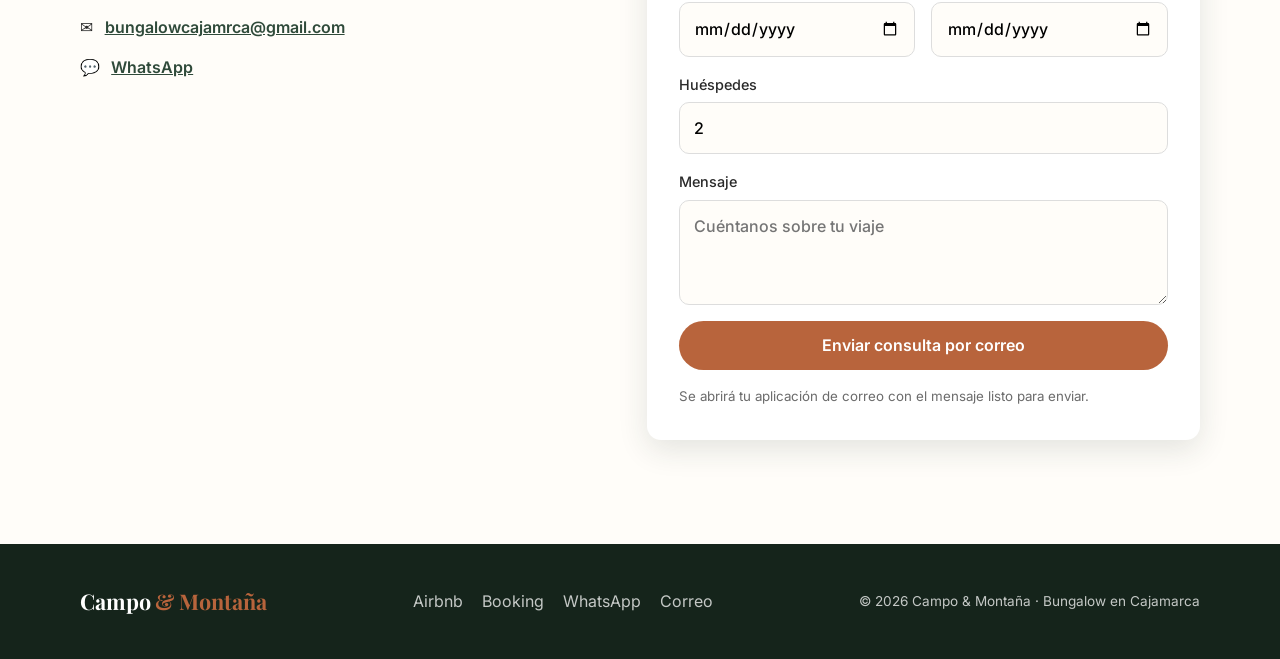
==== commit fa72872f: "Agregar fotos e información real del anuncio Título, descripción, capacidad, comodidades, horarios, " ====
--- a/index.html
+++ b/index.html
@@ -3,15 +3,15 @@
 <head>
   <meta charset="UTF-8" />
   <meta name="viewport" content="width=device-width, initial-scale=1.0" />
-  <title>Bungalow Cajamarca | Hospedaje en Cajamarca, Perú</title>
-  <meta name="description" content="Bungalow en Cajamarca, Perú. Un refugio acogedor para descansar cerca de los Baños del Inca, Cumbe Mayo y el centro histórico. Reserva por WhatsApp, Airbnb o Booking." />
+  <title>Campo &amp; Montaña: Bungalow Acogedor en Cajamarca</title>
+  <meta name="description" content="Bungalow acogedor en plena naturaleza de Cajamarca, a 5 minutos del aeropuerto. Para 4 huéspedes, con mini cocina, Wi-Fi, estacionamiento gratuito y canchas de fútbol y básquet. Reserva por WhatsApp, Airbnb o Booking." />
   <meta name="keywords" content="bungalow Cajamarca, hospedaje Cajamarca, alojamiento Cajamarca, Baños del Inca, casa de campo Cajamarca, Airbnb Cajamarca" />
   <meta name="theme-color" content="#2f4a3a" />
 
   <!-- Open Graph (vista previa al compartir en WhatsApp / Facebook) -->
   <meta property="og:type" content="website" />
-  <meta property="og:title" content="Bungalow Cajamarca" />
-  <meta property="og:description" content="Tu refugio en la sierra de Cajamarca. Reserva directo por WhatsApp." />
+  <meta property="og:title" content="Campo &amp; Montaña: Bungalow Acogedor en Cajamarca" />
+  <meta property="og:description" content="Bungalow rodeado de naturaleza, a 5 minutos del aeropuerto de Cajamarca. Reserva directo por WhatsApp." />
   <meta property="og:image" content="images/portada.jpg" />
   <meta property="og:locale" content="es_PE" />
 
@@ -26,8 +26,16 @@
   {
     "@context": "https://schema.org",
     "@type": "LodgingBusiness",
-    "name": "Bungalow Cajamarca",
-    "description": "Bungalow para vacaciones en Cajamarca, Perú.",
+    "name": "Campo & Montaña: Bungalow Acogedor en Cajamarca",
+    "description": "Bungalow acogedor en plena naturaleza de Cajamarca, a 5 minutos del aeropuerto.",
+    "checkinTime": "15:00",
+    "checkoutTime": "12:00",
+    "numberOfRooms": 1,
+    "amenityFeature": [
+      {"@type": "LocationFeatureSpecification", "name": "Wi-Fi", "value": true},
+      {"@type": "LocationFeatureSpecification", "name": "Estacionamiento gratuito", "value": true},
+      {"@type": "LocationFeatureSpecification", "name": "Cocina", "value": true}
+    ],
     "email": "bungalowcajamrca@gmail.com",
     "address": { "@type": "PostalAddress", "addressLocality": "Cajamarca", "addressCountry": "PE" },
     "image": "images/portada.jpg",
@@ -43,7 +51,7 @@
   <!-- ===== NAVEGACIÓN ===== -->
   <header class="nav" id="nav">
     <div class="container nav__inner">
-      <a href="#inicio" class="nav__logo">Bungalow<span>Cajamarca</span></a>
+      <a href="#inicio" class="nav__logo">Campo<span>&amp; Montaña</span></a>
       <button class="nav__toggle" id="navToggle" aria-label="Abrir menú" aria-expanded="false">
         <span></span><span></span><span></span>
       </button>
@@ -51,6 +59,7 @@
         <a href="#nosotros">El bungalow</a>
         <a href="#galeria">Fotos</a>
         <a href="#comodidades">Comodidades</a>
+        <a href="#anfitrion">Reseñas</a>
         <a href="#ubicacion">Ubicación</a>
         <a href="#reservar" class="btn btn--small">Reservar</a>
       </nav>
@@ -61,9 +70,9 @@
   <section class="hero" id="inicio">
     <div class="hero__overlay"></div>
     <div class="container hero__content">
-      <p class="hero__eyebrow">Cajamarca · Perú</p>
-      <h1>Tu refugio en la sierra de Cajamarca</h1>
-      <p class="hero__lead">Descansa rodeado de naturaleza, aire puro y la calidez cajamarquina. El lugar ideal para escapadas en pareja, en familia o con amigos.</p>
+      <p class="hero__eyebrow">Campo &amp; Montaña · Cajamarca, Perú</p>
+      <h1>Bungalow acogedor en plena naturaleza</h1>
+      <p class="hero__lead">Rodeado de áreas verdes y a solo 5 minutos del aeropuerto. Ideal para descansar y desconectarte sin alejarte de la ciudad.</p>
       <div class="hero__actions">
         <a href="https://wa.link/zfmrv6" target="_blank" rel="noopener" class="btn btn--whatsapp">
           <svg viewBox="0 0 24 24" aria-hidden="true"><path d="M17.5 14.4c-.3-.1-1.7-.8-2-.9-.3-.1-.5-.1-.7.1-.2.3-.8.9-.9 1.1-.2.2-.3.2-.6.1-.3-.1-1.2-.5-2.3-1.4-.9-.8-1.4-1.7-1.6-2-.2-.3 0-.5.1-.6l.4-.5c.1-.2.2-.3.3-.5.1-.2 0-.4 0-.5l-.9-2.2c-.2-.6-.5-.5-.7-.5h-.6c-.2 0-.5.1-.8.4-.3.3-1 1-1 2.4s1 2.8 1.2 3c.1.2 2 3.1 4.9 4.3.7.3 1.2.5 1.6.6.7.2 1.3.2 1.8.1.6-.1 1.7-.7 1.9-1.4.2-.7.2-1.2.2-1.4-.1-.1-.3-.2-.6-.3zM12 21.8c-1.8 0-3.5-.5-5-1.4l-.4-.2-3.7 1 1-3.6-.2-.4C2.7 15.6 2.2 13.8 2.2 12 2.2 6.6 6.6 2.2 12 2.2c2.6 0 5.1 1 6.9 2.9 1.8 1.8 2.9 4.3 2.9 6.9 0 5.4-4.4 9.8-9.8 9.8zm8.4-18.2C18.1 1.3 15.2.1 12 .1 5.5.1.1 5.5.1 12c0 2.1.5 4.1 1.6 5.9L0 24l6.3-1.7c1.7.9 3.7 1.4 5.7 1.4 6.6 0 11.9-5.3 11.9-11.9 0-3.2-1.2-6.2-3.5-8.4z"/></svg>
@@ -75,13 +84,12 @@
   </section>
 
   <!-- ===== DATOS RÁPIDOS ===== -->
-  <!-- EDITA: ajusta huéspedes, habitaciones, camas y baños según tu anuncio -->
-  <section class="facts">
+    <section class="facts">
     <div class="container facts__grid">
       <div class="fact"><span class="fact__icon">👥</span><strong>4</strong><span>huéspedes</span></div>
-      <div class="fact"><span class="fact__icon">🛏️</span><strong>2</strong><span>camas</span></div>
-      <div class="fact"><span class="fact__icon">🚿</span><strong>1</strong><span>baño</span></div>
-      <div class="fact"><span class="fact__icon">💬</span><strong>Directo</strong><span>por WhatsApp</span></div>
+      <div class="fact"><span class="fact__icon">🚪</span><strong>1</strong><span>habitación</span></div>
+      <div class="fact"><span class="fact__icon">🛏️</span><strong>3</strong><span>camas</span></div>
+      <div class="fact"><span class="fact__icon">🚿</span><strong>1</strong><span>baño privado</span></div>
     </div>
   </section>
 
@@ -90,60 +98,97 @@
     <div class="container split">
       <div class="split__text">
         <p class="eyebrow">El bungalow</p>
-        <h2>Un espacio para desconectarte</h2>
-        <!-- EDITA: reemplaza este texto con la descripción de tu anuncio -->
-        <p>Nuestro bungalow es un espacio cálido y privado, pensado para que disfrutes de la tranquilidad del campo cajamarquino sin alejarte de la ciudad. Despierta con vista a las montañas, disfruta de un café en la terraza y termina el día bajo un cielo lleno de estrellas.</p>
-        <p>Está equipado con todo lo necesario para una estadía cómoda, ya sea por un fin de semana o por varias semanas.</p>
+        <h2>Un espacio para descansar y desconectarte</h2>
+        <p>Disfruta un bungalow acogedor en plena naturaleza de Cajamarca, a solo 5 minutos del aeropuerto. Rodeado de áreas verdes, es ideal para descansar y desconectarte.</p>
+        <p>Cuenta con mini cocina equipada, baño privado, TV y espacios cómodos. Acceso a campo de fútbol y cancha de básquet. Perfecto para parejas, familias o viajeros que buscan tranquilidad sin alejarse de la ciudad.</p>
         <ul class="checklist">
-          <li>Entorno natural y tranquilo</li>
-          <li>Cerca de los principales atractivos de Cajamarca</li>
-          <li>Atención personalizada de los anfitriones</li>
+          <li>Alojamiento entero, solo para ti y tu grupo</li>
+          <li>A 5 minutos en auto del aeropuerto</li>
+          <li>Canchas de fútbol y básquet al aire libre</li>
         </ul>
       </div>
       <div class="split__media">
-        <div class="photo" style="background-image: url('images/foto-1.jpg')" data-label="foto-1.jpg"></div>
+        <div class="photo" style="background-image: url('images/foto-6.jpg')" data-label="foto-6.jpg" role="img" aria-label="Bungalow rodeado de jardín"></div>
       </div>
     </div>
   </section>
 
   <!-- ===== GALERÍA ===== -->
-  <!-- EDITA: sube tus fotos a la carpeta /images con estos nombres (foto-1.jpg ... foto-8.jpg) -->
+  <!-- Fotos en /images: foto-1.jpg ... foto-7.jpg -->
   <section class="section section--alt" id="galeria">
     <div class="container">
       <p class="eyebrow center">Galería</p>
       <h2 class="center">Conoce cada rincón</h2>
       <div class="gallery" id="gallery">
-        <button class="photo gallery__item gallery__item--big" style="background-image: url('images/foto-1.jpg')" data-src="images/foto-1.jpg" data-label="foto-1.jpg" aria-label="Ver foto 1"></button>
-        <button class="photo gallery__item" style="background-image: url('images/foto-2.jpg')" data-src="images/foto-2.jpg" data-label="foto-2.jpg" aria-label="Ver foto 2"></button>
-        <button class="photo gallery__item" style="background-image: url('images/foto-3.jpg')" data-src="images/foto-3.jpg" data-label="foto-3.jpg" aria-label="Ver foto 3"></button>
-        <button class="photo gallery__item" style="background-image: url('images/foto-4.jpg')" data-src="images/foto-4.jpg" data-label="foto-4.jpg" aria-label="Ver foto 4"></button>
-        <button class="photo gallery__item" style="background-image: url('images/foto-5.jpg')" data-src="images/foto-5.jpg" data-label="foto-5.jpg" aria-label="Ver foto 5"></button>
-        <button class="photo gallery__item" style="background-image: url('images/foto-6.jpg')" data-src="images/foto-6.jpg" data-label="foto-6.jpg" aria-label="Ver foto 6"></button>
-        <button class="photo gallery__item" style="background-image: url('images/foto-7.jpg')" data-src="images/foto-7.jpg" data-label="foto-7.jpg" aria-label="Ver foto 7"></button>
-        <button class="photo gallery__item" style="background-image: url('images/foto-8.jpg')" data-src="images/foto-8.jpg" data-label="foto-8.jpg" aria-label="Ver foto 8"></button>
+        <button class="photo gallery__item gallery__item--big" style="background-image: url('images/foto-1.jpg')" data-src="images/foto-1.jpg" data-label="foto-1.jpg" aria-label="Ver foto: Exterior del bungalow entre árboles"></button>
+        <button class="photo gallery__item" style="background-image: url('images/foto-2.jpg')" data-src="images/foto-2.jpg" data-label="foto-2.jpg" aria-label="Ver foto: Habitación con mesa de noche"></button>
+        <button class="photo gallery__item" style="background-image: url('images/foto-3.jpg')" data-src="images/foto-3.jpg" data-label="foto-3.jpg" aria-label="Ver foto: Mini cocina equipada"></button>
+        <button class="photo gallery__item" style="background-image: url('images/foto-4.jpg')" data-src="images/foto-4.jpg" data-label="foto-4.jpg" aria-label="Ver foto: Habitación con camarote y cama"></button>
+        <button class="photo gallery__item" style="background-image: url('images/foto-5.jpg')" data-src="images/foto-5.jpg" data-label="foto-5.jpg" aria-label="Ver foto: Jardín con áreas verdes"></button>
+        <button class="photo gallery__item gallery__item--wide" style="background-image: url('images/foto-6.jpg')" data-src="images/foto-6.jpg" data-label="foto-6.jpg" aria-label="Ver foto: Bungalow y jardín"></button>
+        <button class="photo gallery__item gallery__item--wide" style="background-image: url('images/foto-7.jpg')" data-src="images/foto-7.jpg" data-label="foto-7.jpg" aria-label="Ver foto: Entrada del bungalow"></button>
       </div>
     </div>
   </section>
 
   <!-- ===== COMODIDADES ===== -->
-  <!-- EDITA: deja solo las comodidades que realmente ofreces -->
   <section class="section" id="comodidades">
     <div class="container">
       <p class="eyebrow center">Comodidades</p>
       <h2 class="center">Todo lo que necesitas</h2>
       <div class="amenities">
+        <div class="amenity"><span>🍳</span>Mini cocina equipada</div>
         <div class="amenity"><span>📶</span>Wi-Fi</div>
-        <div class="amenity"><span>🍳</span>Cocina equipada</div>
-        <div class="amenity"><span>🚗</span>Estacionamiento gratuito</div>
-        <div class="amenity"><span>🔥</span>Agua caliente</div>
+        <div class="amenity"><span>💻</span>Zona de trabajo privada</div>
+        <div class="amenity"><span>🚗</span>Estacionamiento gratuito en las instalaciones</div>
+        <div class="amenity"><span>🚿</span>Baño privado</div>
         <div class="amenity"><span>📺</span>TV</div>
-        <div class="amenity"><span>🛁</span>Toallas y ropa de cama</div>
-        <div class="amenity"><span>🌿</span>Jardín / áreas verdes</div>
-        <div class="amenity"><span>🔥</span>Zona de parrilla</div>
-        <div class="amenity"><span>🔑</span>Entrada privada</div>
-        <div class="amenity"><span>☕</span>Cafetera</div>
-        <div class="amenity"><span>🧴</span>Artículos de aseo</div>
-        <div class="amenity"><span>🏔️</span>Vista a las montañas</div>
+        <div class="amenity"><span>🌿</span>Jardín y áreas verdes</div>
+        <div class="amenity"><span>🍽️</span>Espacio para comer al aire libre</div>
+        <div class="amenity"><span>⚽</span>Campo de fútbol</div>
+        <div class="amenity"><span>🏀</span>Cancha de básquet</div>
+        <div class="amenity"><span>📹</span>Cámaras de seguridad en el exterior</div>
+      </div>
+    </div>
+  </section>
+
+  <!-- ===== ANFITRIÓN Y RESEÑAS ===== -->
+  <section class="section section--alt" id="anfitrion">
+    <div class="container host">
+      <div class="host__card">
+        <div class="host__avatar">D</div>
+        <h3>Diego Alonso</h3>
+        <p class="host__role">Anfitrión · vive en Cajamarca</p>
+        <ul class="host__stats">
+          <li><strong>100%</strong><span>índice de respuesta</span></li>
+          <li><strong>&lt; 1 h</strong><span>tiempo de respuesta</span></li>
+          <li><strong>5.0 ★</strong><span>calificación</span></li>
+        </ul>
+        <p class="host__lang">🌐 Habla español e inglés</p>
+      </div>
+      <div class="host__text">
+        <p class="eyebrow">Tus anfitriones</p>
+        <h2>Una familia que te recibe con gusto</h2>
+        <p>Somos una familia cajamarquina y nos encanta recibir viajeros. Respondemos rápido y te ayudamos con todo lo que necesites durante tu estadía: indicaciones, recomendaciones y lo que haga falta.</p>
+        <blockquote class="review">
+          <div class="review__stars" aria-label="5 de 5 estrellas">★★★★★</div>
+          <p>“Fue una estadía cómoda, y la familia que nos recibió muy amable y dispuesta a ayudar.”</p>
+          <footer>Claudia · Cajamarca, Perú · octubre de 2026 · <a href="https://www.airbnb.cl/rooms/1586560293277584547" target="_blank" rel="noopener">Reseña en Airbnb</a></footer>
+        </blockquote>
+      </div>
+    </div>
+  </section>
+
+  <!-- ===== LO QUE DEBES SABER ===== -->
+  <section class="section">
+    <div class="container">
+      <p class="eyebrow center">Antes de llegar</p>
+      <h2 class="center">Lo que debes saber</h2>
+      <div class="info">
+        <div class="info__item"><span>🕒</span><div><strong>Check-in</strong>A partir de las 3:00 p.m.</div></div>
+        <div class="info__item"><span>🧳</span><div><strong>Check-out</strong>Antes de las 12:00 p.m.</div></div>
+        <div class="info__item"><span>📹</span><div><strong>Seguridad</strong>Cámaras de seguridad solo en la parte exterior de la propiedad.</div></div>
+        <div class="info__item"><span>💬</span><div><strong>Llegada</strong>Coordinamos tu llegada por WhatsApp.</div></div>
       </div>
     </div>
   </section>
@@ -188,11 +233,10 @@
       <div class="split__text">
         <p class="eyebrow">Ubicación</p>
         <h2>Cajamarca, Perú</h2>
-        <!-- EDITA: agrega la zona o referencia de tu bungalow -->
-        <p>Ubicado en Cajamarca, con acceso fácil al centro de la ciudad y a los principales atractivos turísticos. Te enviamos la ubicación exacta al confirmar tu reserva.</p>
+        <p>Un bungalow rodeado de naturaleza en Cajamarca, con acceso fácil a la ciudad y a los principales atractivos. Te enviamos la ubicación exacta al confirmar tu reserva.</p>
         <ul class="checklist">
-          <li>Aeropuerto de Cajamarca (CJA) a pocos minutos</li>
-          <li>Restaurantes y tiendas cercanas</li>
+          <li>A unos 5 minutos en auto del aeropuerto</li>
+          <li>Cerca del centro histórico de Cajamarca</li>
           <li>Coordinamos tu llegada por WhatsApp</li>
         </ul>
       </div>
@@ -260,14 +304,14 @@
   <!-- ===== PIE ===== -->
   <footer class="footer">
     <div class="container footer__inner">
-      <p class="nav__logo">Bungalow<span>Cajamarca</span></p>
+      <p class="nav__logo">Campo<span>&amp; Montaña</span></p>
       <div class="footer__links">
         <a href="https://www.airbnb.cl/rooms/1586560293277584547" target="_blank" rel="noopener">Airbnb</a>
         <a href="https://www.booking.com/Share-51Z6vq" target="_blank" rel="noopener">Booking</a>
         <a href="https://wa.link/zfmrv6" target="_blank" rel="noopener">WhatsApp</a>
         <a href="mailto:bungalowcajamrca@gmail.com">Correo</a>
       </div>
-      <p class="footer__copy">© <span id="year"></span> Bungalow Cajamarca</p>
+      <p class="footer__copy">© <span id="year"></span> Campo &amp; Montaña · Bungalow en Cajamarca</p>
     </div>
   </footer>
 
--- a/css/styles.css
+++ b/css/styles.css
@@ -108,6 +108,30 @@
 .gallery__item { min-height: 0; cursor: zoom-in; box-shadow: none; transition: transform .3s ease, filter .3s; }
 .gallery__item:hover { transform: scale(1.02); filter: brightness(1.05); }
 .gallery__item--big { grid-column: span 2; grid-row: span 2; }
+.gallery__item--wide { grid-column: span 2; }
+
+/* ===== Anfitrión y reseña ===== */
+.host { display: grid; grid-template-columns: 340px 1fr; gap: clamp(2rem, 5vw, 4rem); align-items: center; }
+.host__card { background: #fff; border-radius: var(--radius); box-shadow: var(--shadow); padding: 2rem; text-align: center; }
+.host__avatar { width: 96px; height: 96px; border-radius: 50%; margin: 0 auto 1rem; display: grid; place-items: center; background: #dcefe0; color: var(--green); font: 700 2.6rem var(--font-title); }
+.host__role { color: var(--muted); font-size: .9rem; }
+.host__stats { list-style: none; display: grid; grid-template-columns: repeat(3, 1fr); gap: .5rem; margin: 1.4rem 0 1rem; padding: 1rem 0; border-block: 1px solid #eee; }
+.host__stats strong { display: block; font-size: 1.15rem; color: var(--green-dark); }
+.host__stats span { font-size: .75rem; color: var(--muted); line-height: 1.3; display: block; }
+.host__lang { font-size: .9rem; }
+.host__text > p { color: #444; }
+.review { margin-top: 1.8rem; background: #fff; border-left: 4px solid var(--terracotta); border-radius: 0 var(--radius) var(--radius) 0; padding: 1.4rem 1.6rem; }
+.review__stars { color: #e0a100; letter-spacing: .15em; margin-bottom: .4rem; }
+.review p { font-family: var(--font-title); font-size: 1.2rem; color: var(--green-dark); }
+.review footer { margin-top: .8rem; font-size: .85rem; color: var(--muted); }
+.review footer a { color: var(--green); }
+
+/* ===== Lo que debes saber ===== */
+.info { display: grid; grid-template-columns: repeat(auto-fill, minmax(240px, 1fr)); gap: 16px; }
+.info__item { display: flex; gap: 1rem; align-items: flex-start; padding: 1.3rem; border: 1px solid #eee5d8; border-radius: 12px; background: #fff; }
+.info__item span { font-size: 1.6rem; line-height: 1; }
+.info__item strong { display: block; color: var(--green-dark); }
+.info__item div { color: var(--muted); font-size: .95rem; }
 
 /* ===== Comodidades ===== */
 .amenities { display: grid; grid-template-columns: repeat(auto-fill, minmax(220px, 1fr)); gap: 12px; }
@@ -200,7 +224,7 @@
   .nav__links.open { max-height: 420px; }
   .nav__links a { color: var(--text) !important; padding: 1rem; width: 100%; text-align: center; }
   .nav__links .btn { width: auto; margin: .5rem 0 1rem; }
-  .split, .contact { grid-template-columns: 1fr; }
+  .split, .contact, .host { grid-template-columns: 1fr; }
   .book__grid { grid-template-columns: 1fr; }
   .gallery { grid-template-columns: repeat(2, 1fr); grid-auto-rows: 160px; }
   .facts__grid { grid-template-columns: repeat(2, 1fr); row-gap: 1.2rem; }
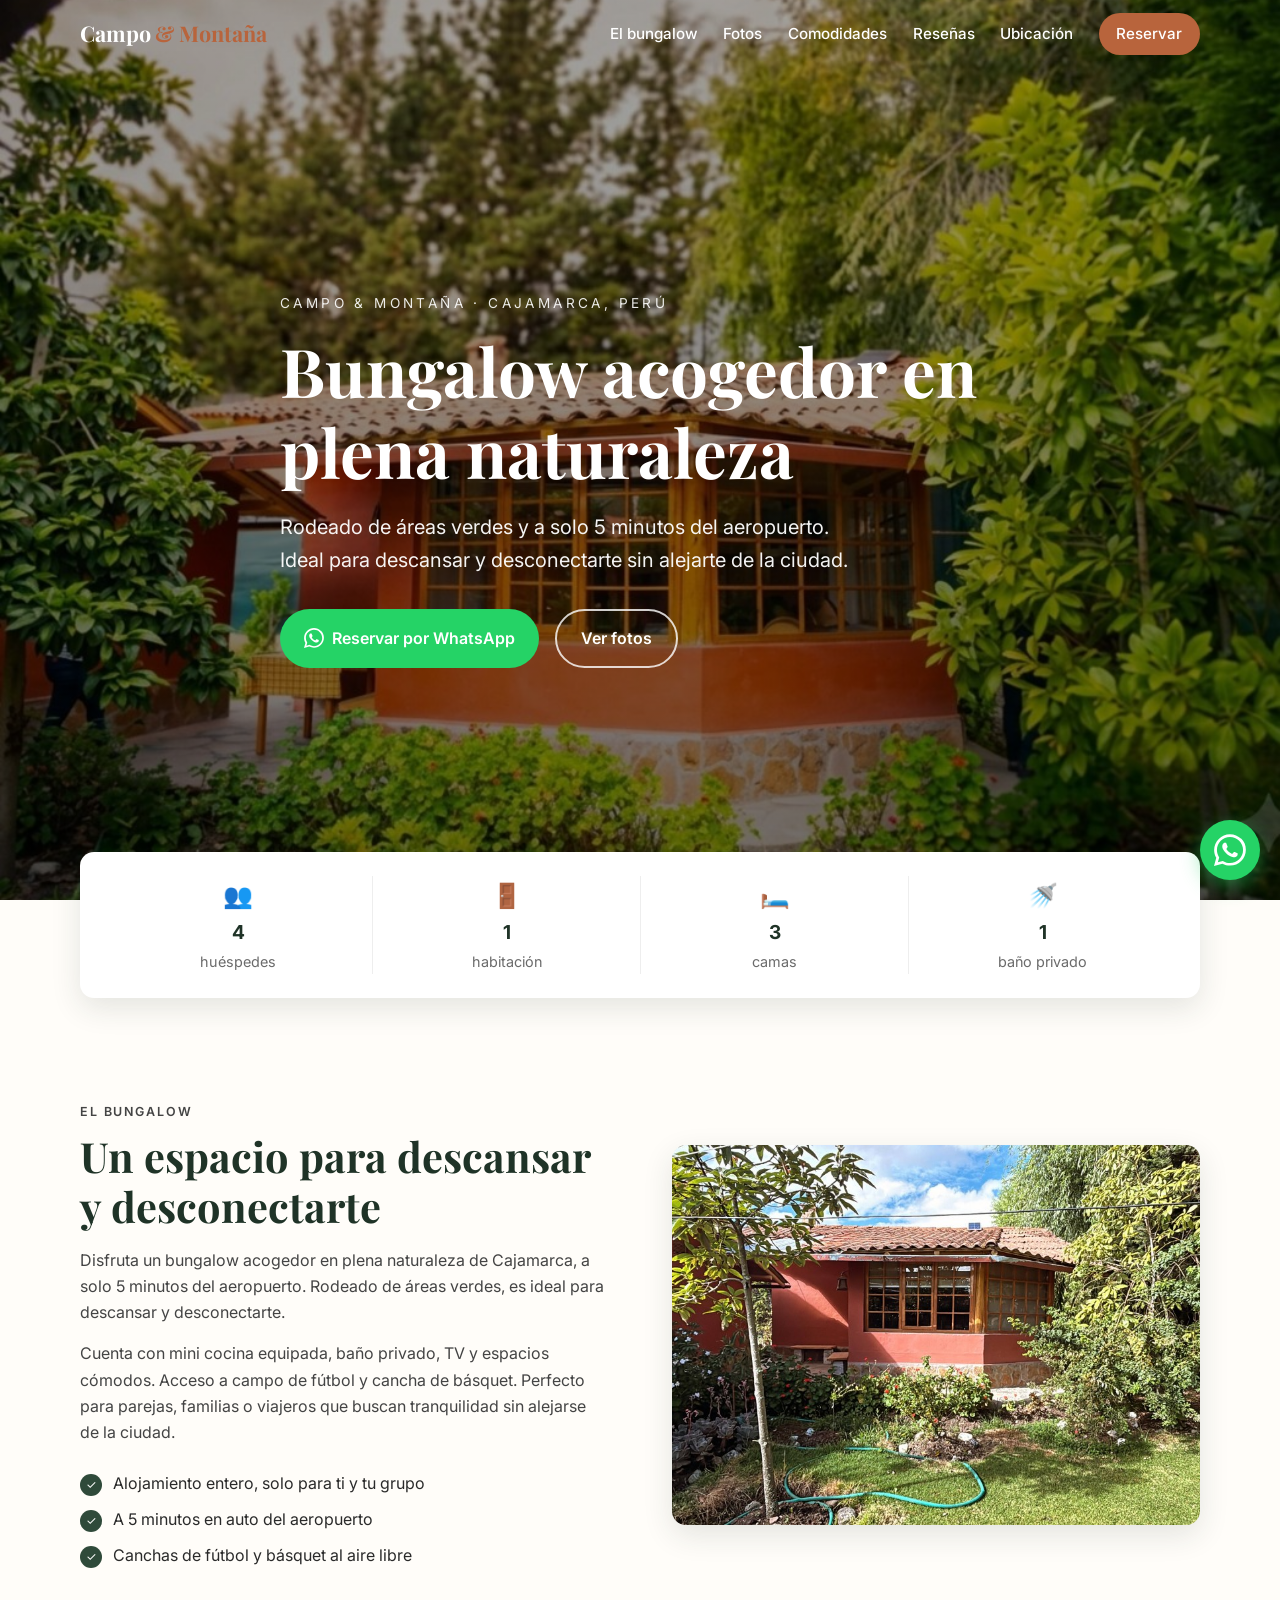
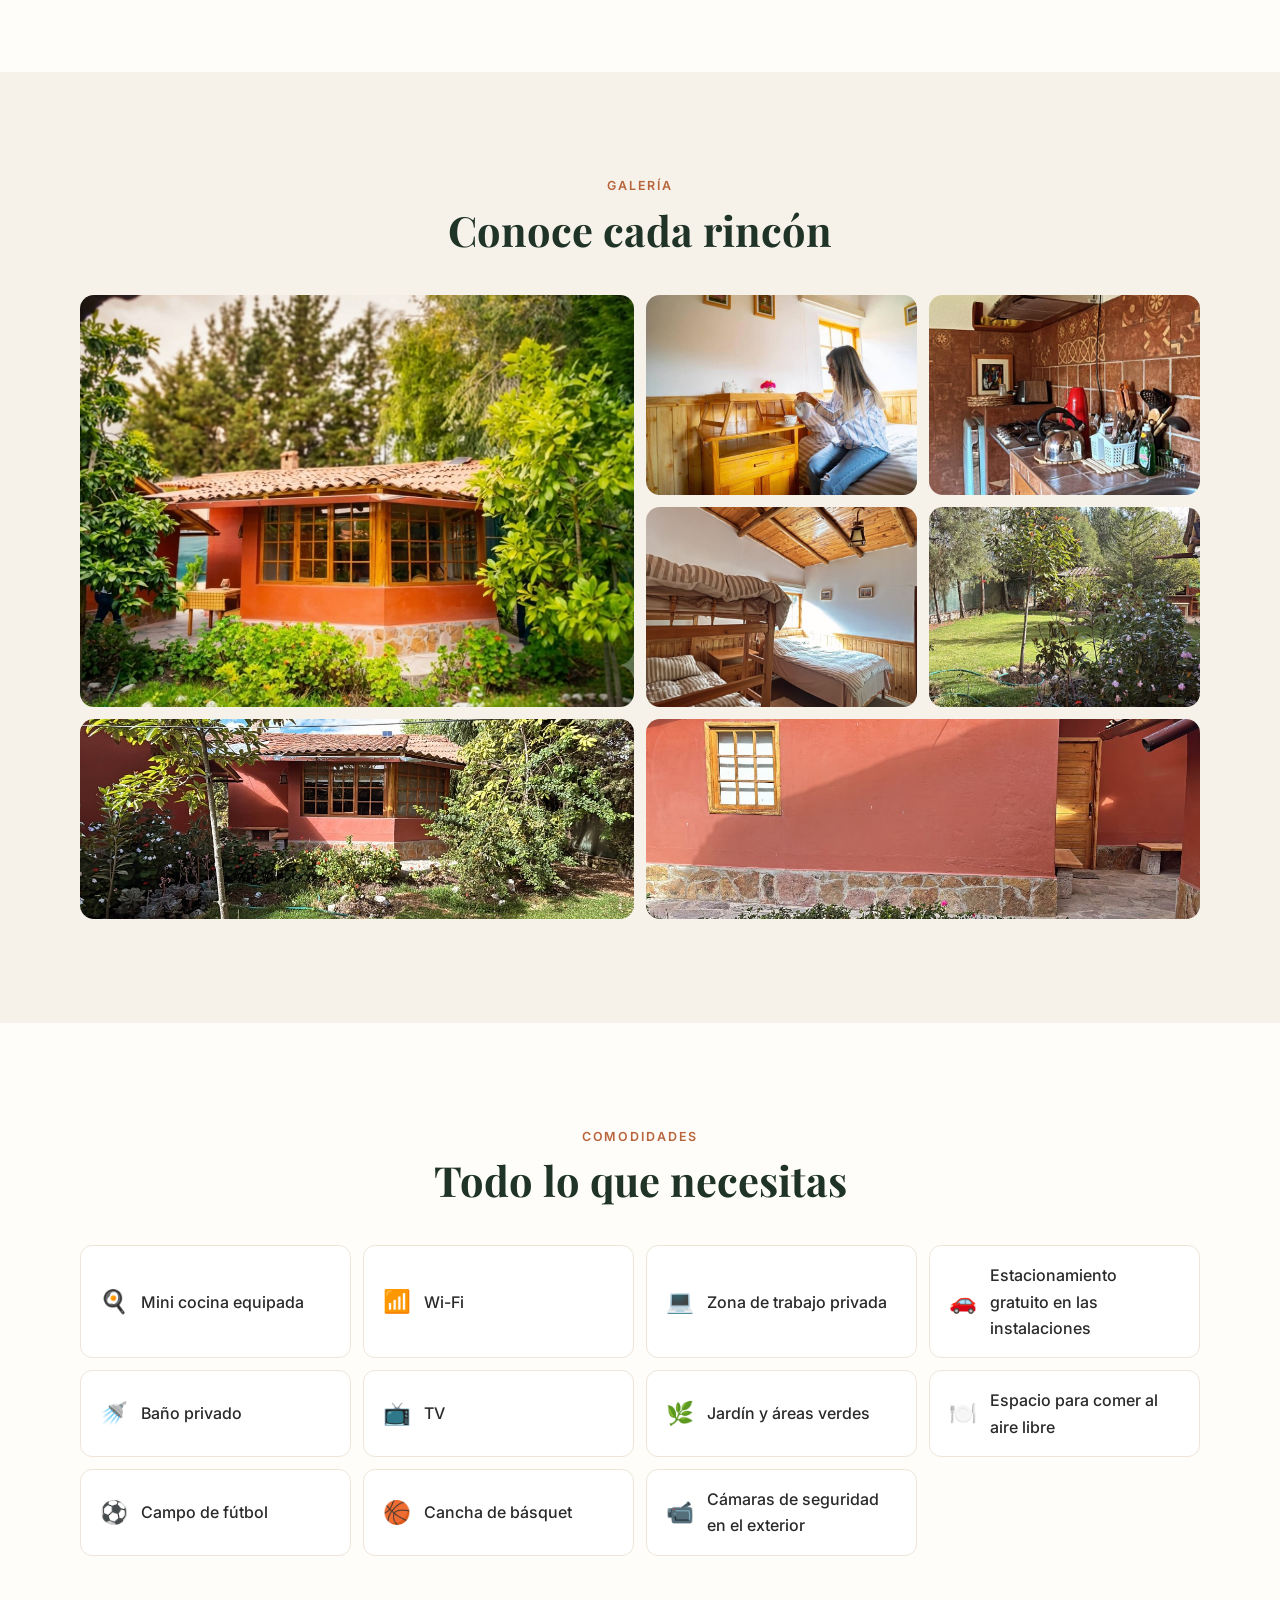
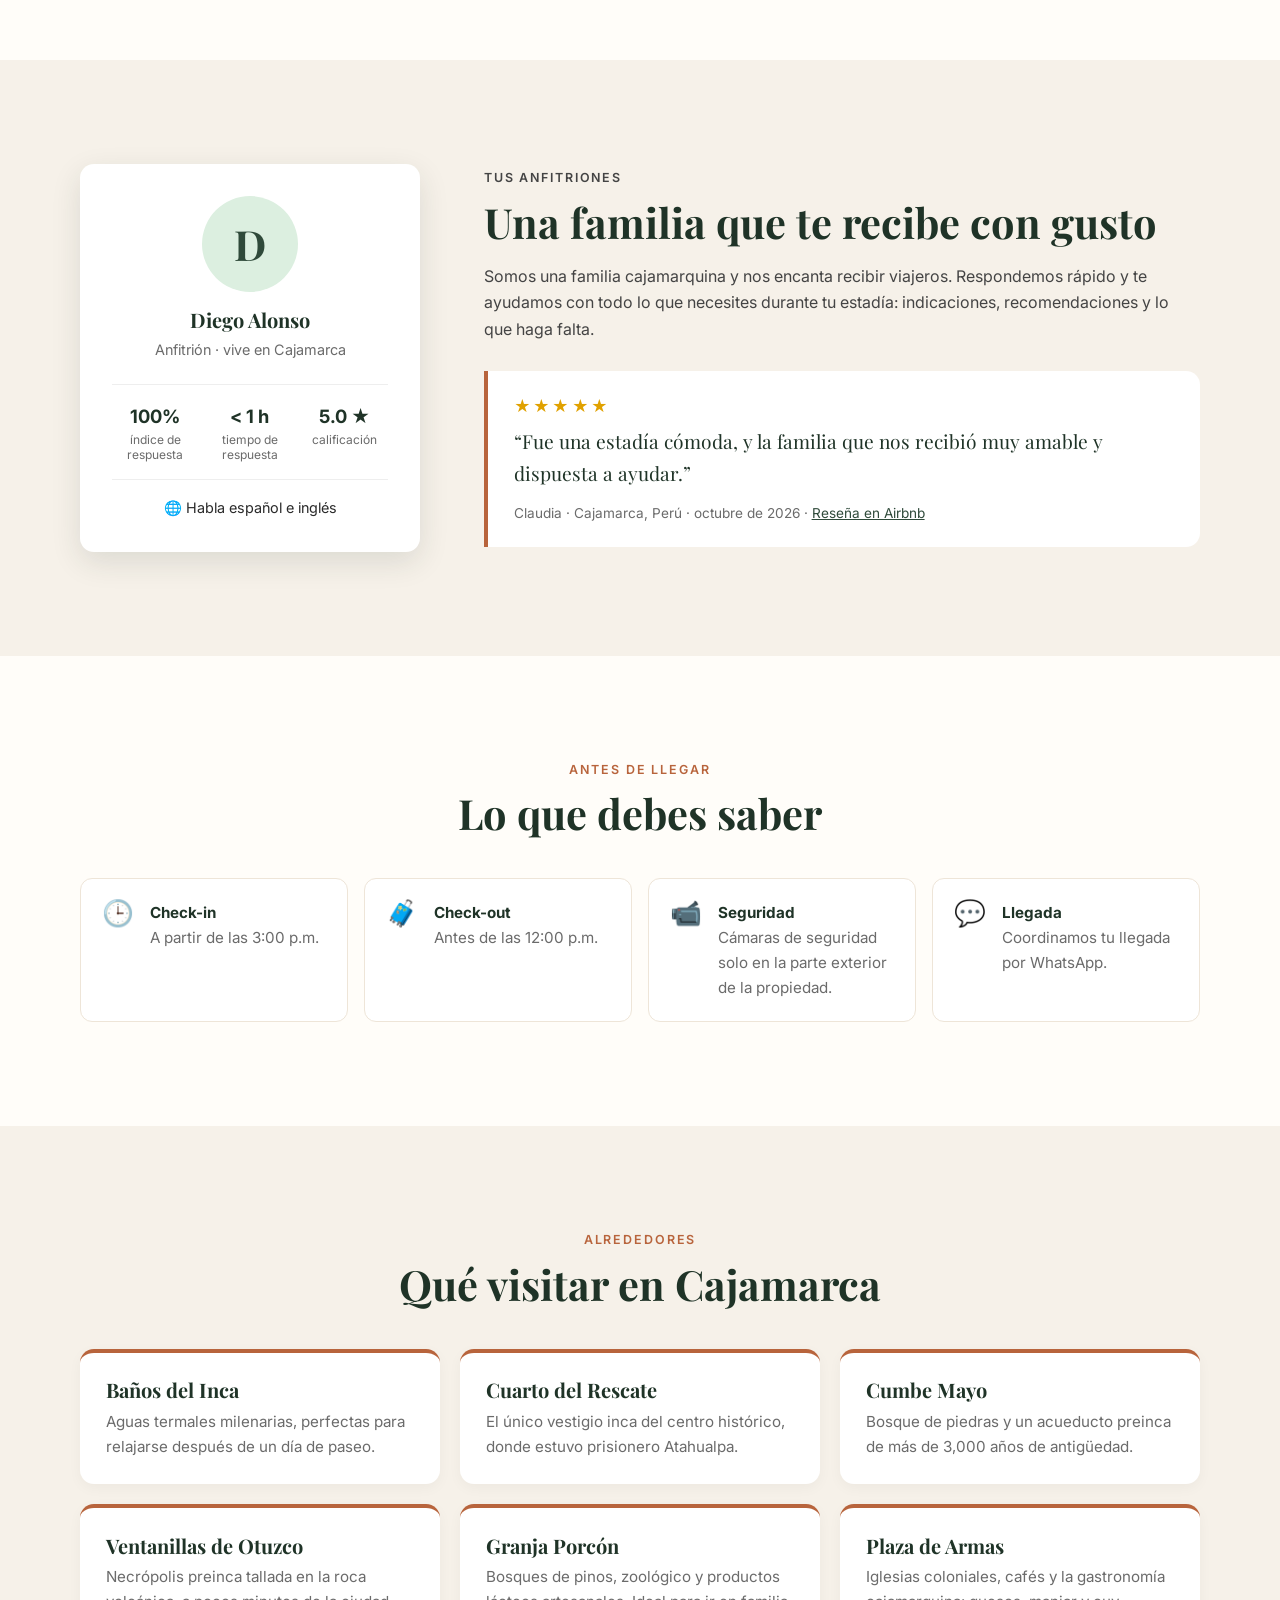
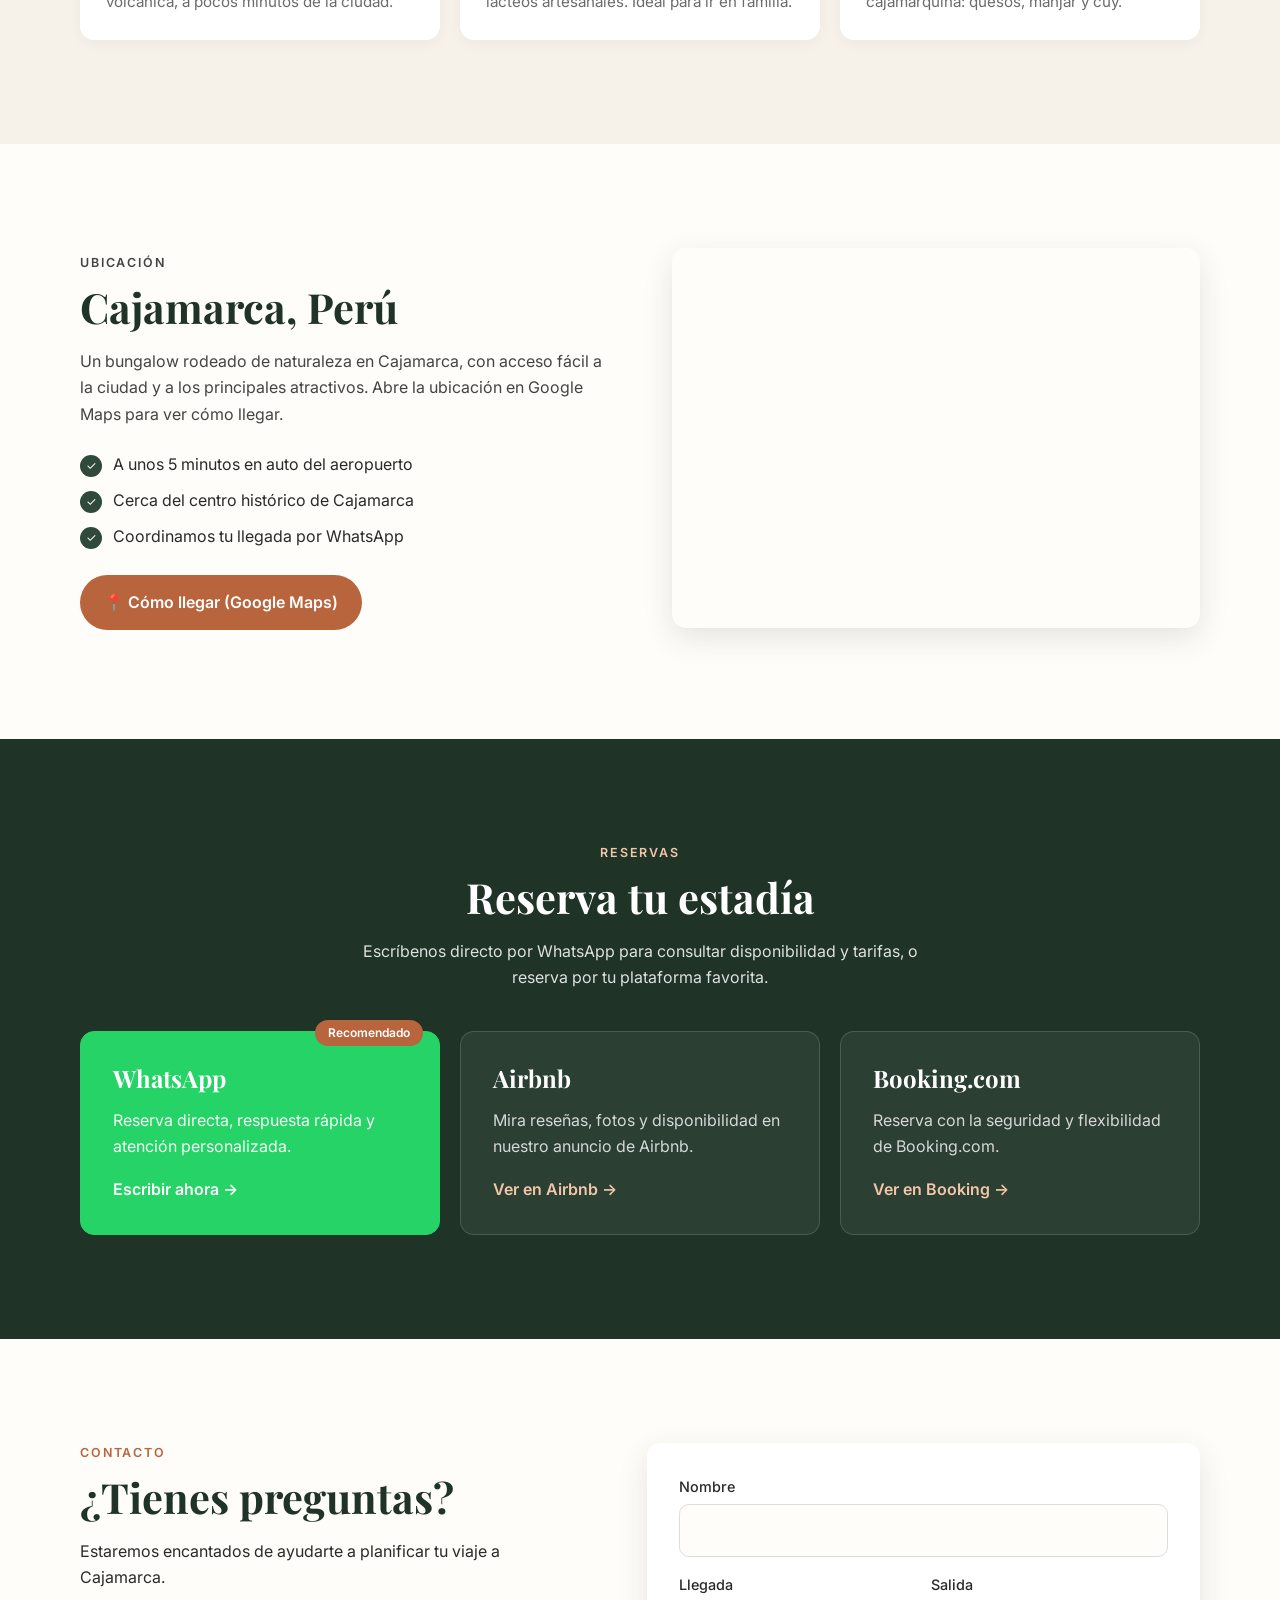
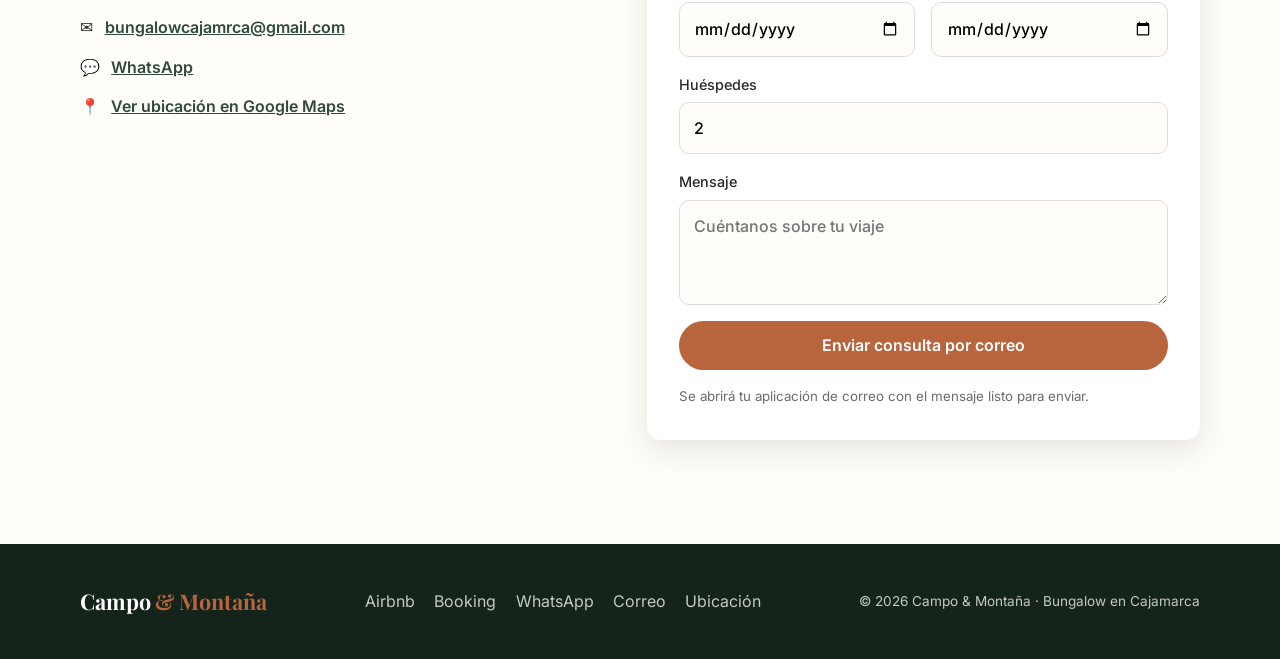
==== commit 152531c3: "Agregar enlace de ubicación en Google Maps Co-Authored-By: Claude Opus 5.5 <noreply@anthropic.com> C" ====
--- a/index.html
+++ b/index.html
@@ -38,6 +38,7 @@
     ],
     "email": "bungalowcajamrca@gmail.com",
     "address": { "@type": "PostalAddress", "addressLocality": "Cajamarca", "addressCountry": "PE" },
+    "hasMap": "https://maps.app.goo.gl/gM3MKxCMabuXckFG8",
     "image": "images/portada.jpg",
     "sameAs": [
       "https://www.airbnb.cl/rooms/1586560293277584547",
@@ -233,12 +234,13 @@
       <div class="split__text">
         <p class="eyebrow">Ubicación</p>
         <h2>Cajamarca, Perú</h2>
-        <p>Un bungalow rodeado de naturaleza en Cajamarca, con acceso fácil a la ciudad y a los principales atractivos. Te enviamos la ubicación exacta al confirmar tu reserva.</p>
+        <p>Un bungalow rodeado de naturaleza en Cajamarca, con acceso fácil a la ciudad y a los principales atractivos. Abre la ubicación en Google Maps para ver cómo llegar.</p>
         <ul class="checklist">
           <li>A unos 5 minutos en auto del aeropuerto</li>
           <li>Cerca del centro histórico de Cajamarca</li>
           <li>Coordinamos tu llegada por WhatsApp</li>
         </ul>
+        <a href="https://maps.app.goo.gl/gM3MKxCMabuXckFG8" target="_blank" rel="noopener" class="btn map__btn">📍 Cómo llegar (Google Maps)</a>
       </div>
       <div class="split__media">
         <!-- EDITA: cambia "Cajamarca, Peru" por tu dirección o coordenadas para mostrar el punto exacto -->
@@ -285,6 +287,7 @@
         <ul class="contact__list">
           <li><span>✉️</span><a href="mailto:bungalowcajamrca@gmail.com">bungalowcajamrca@gmail.com</a></li>
           <li><span>💬</span><a href="https://wa.link/zfmrv6" target="_blank" rel="noopener">WhatsApp</a></li>
+          <li><span>📍</span><a href="https://maps.app.goo.gl/gM3MKxCMabuXckFG8" target="_blank" rel="noopener">Ver ubicación en Google Maps</a></li>
         </ul>
       </div>
       <form class="form" id="contactForm">
@@ -310,6 +313,7 @@
         <a href="https://www.booking.com/Share-51Z6vq" target="_blank" rel="noopener">Booking</a>
         <a href="https://wa.link/zfmrv6" target="_blank" rel="noopener">WhatsApp</a>
         <a href="mailto:bungalowcajamrca@gmail.com">Correo</a>
+        <a href="https://maps.app.goo.gl/gM3MKxCMabuXckFG8" target="_blank" rel="noopener">Ubicación</a>
       </div>
       <p class="footer__copy">© <span id="year"></span> Campo &amp; Montaña · Bungalow en Cajamarca</p>
     </div>
--- a/css/styles.css
+++ b/css/styles.css
@@ -144,6 +144,7 @@
 .card p { color: var(--muted); font-size: .95rem; }
 
 /* ===== Mapa ===== */
+.map__btn { margin-top: 1.6rem; }
 .map { width: 100%; height: 380px; border: 0; border-radius: var(--radius); box-shadow: var(--shadow); }
 
 /* ===== Reservar ===== */
